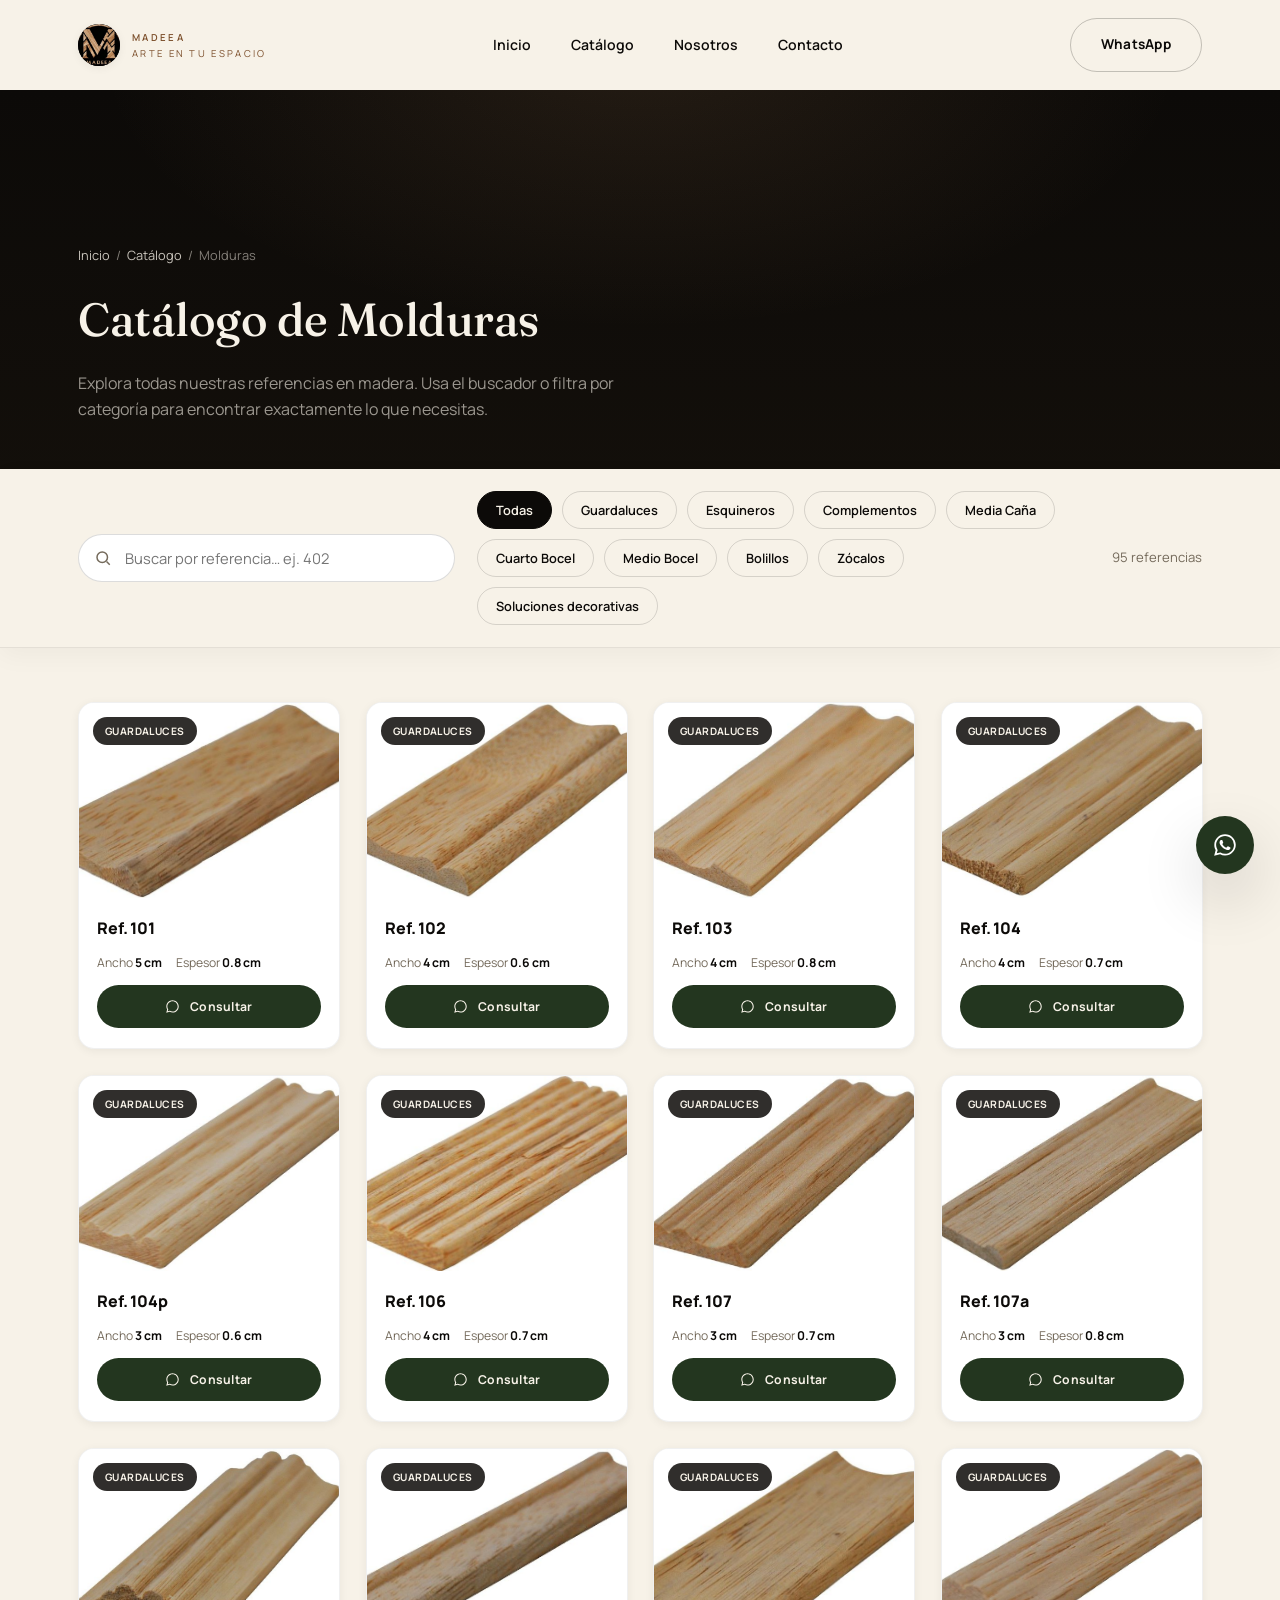
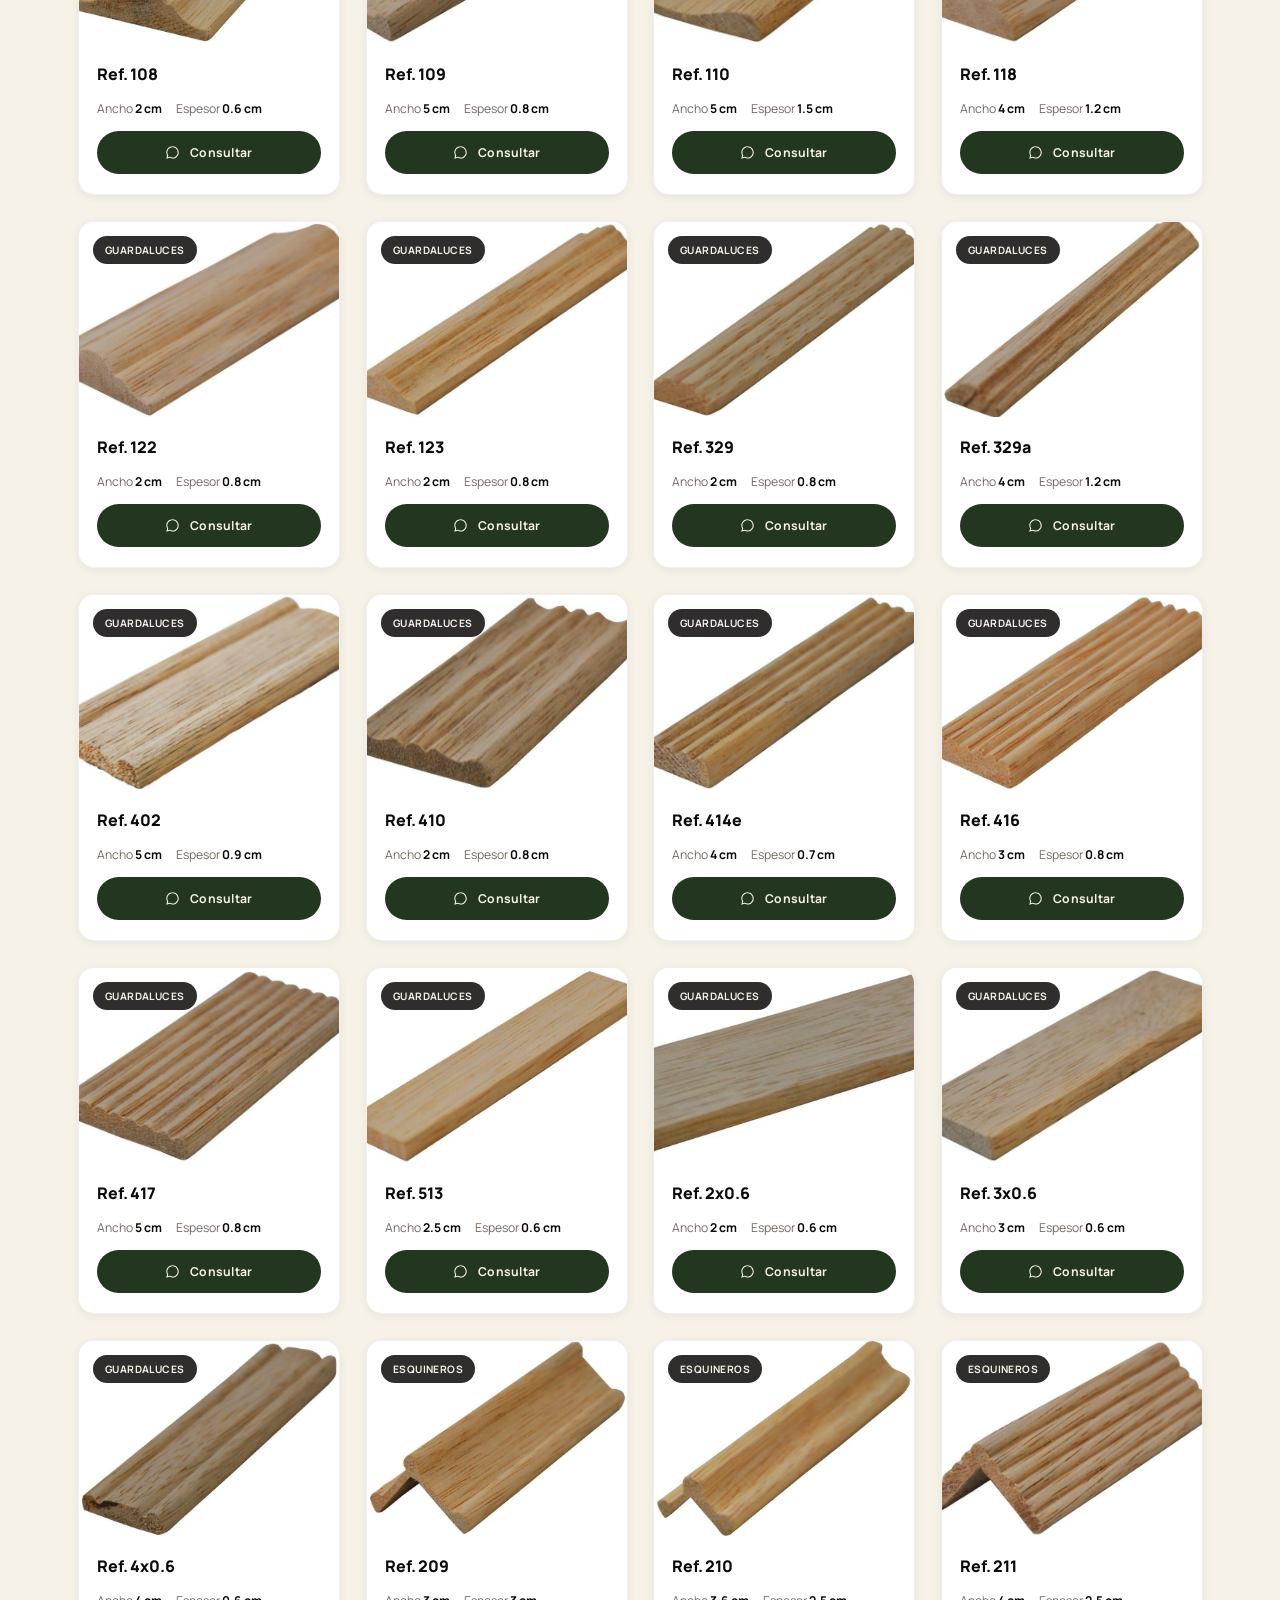
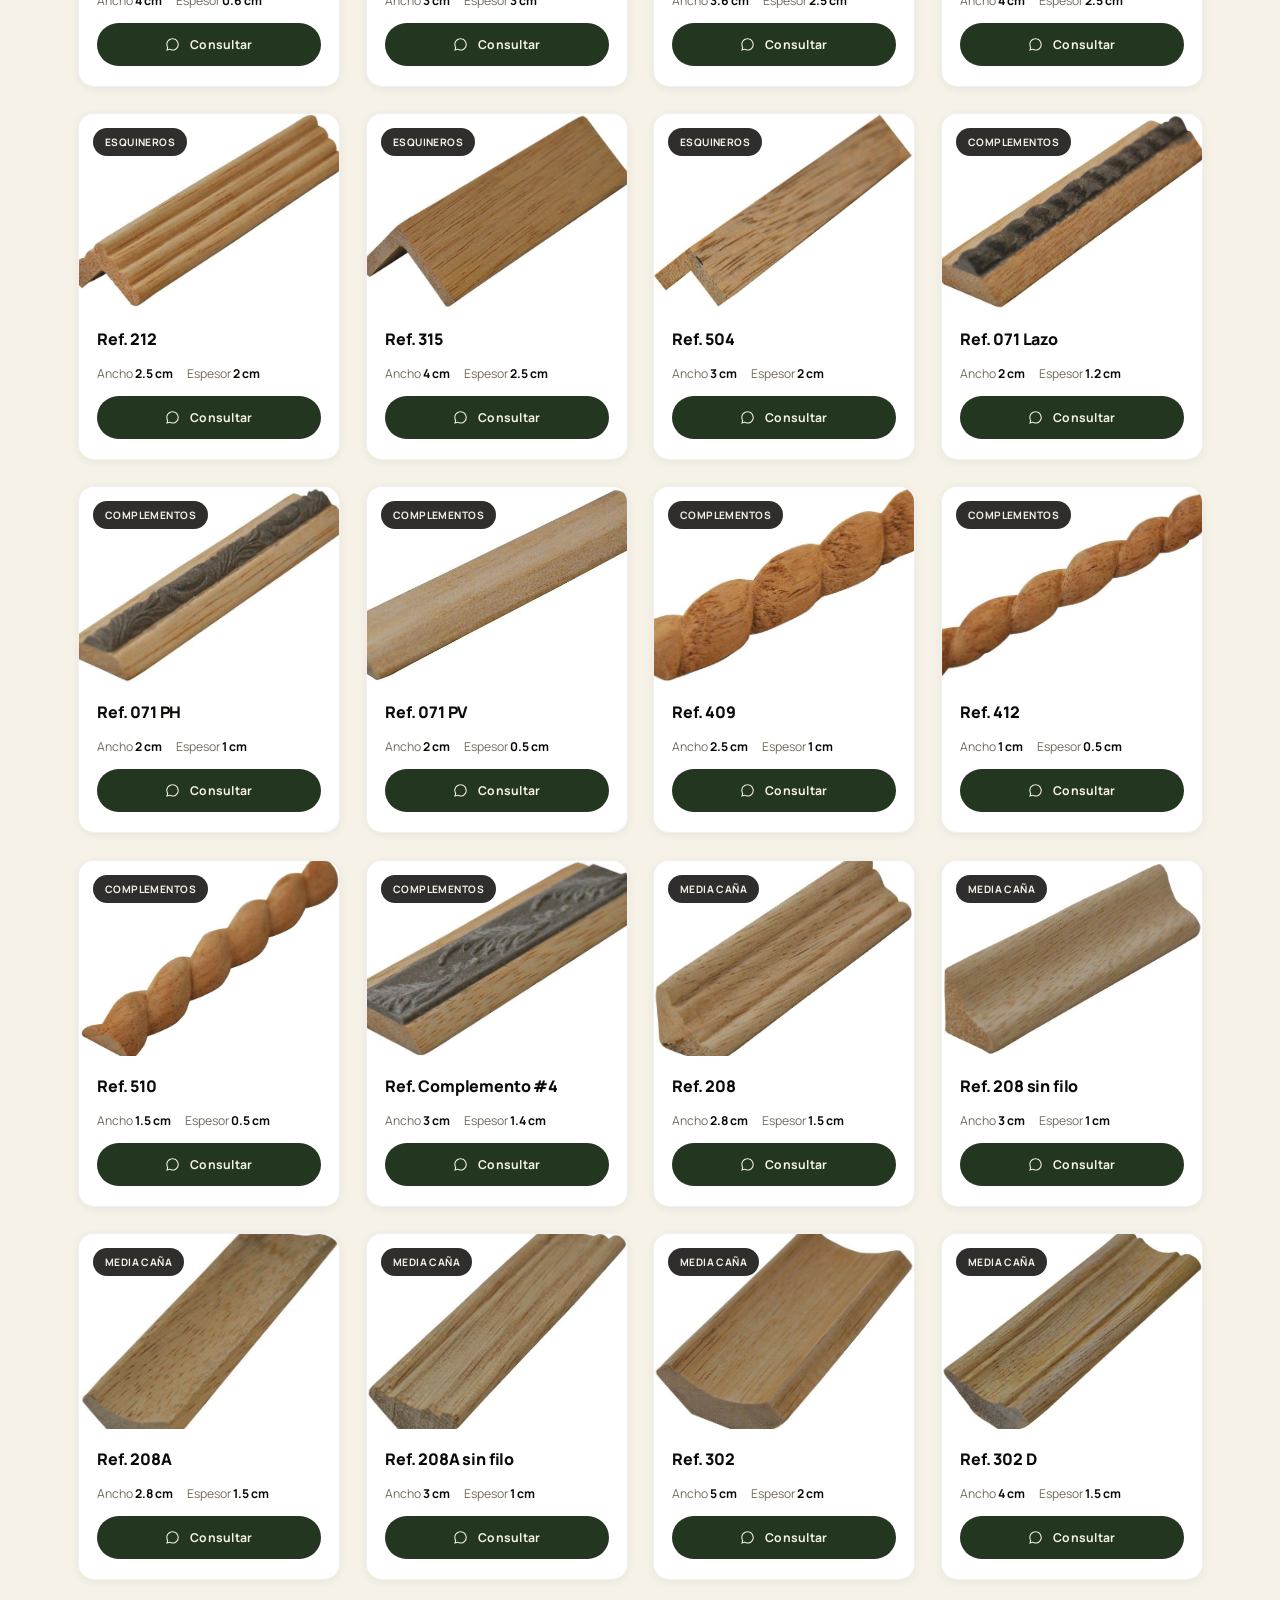
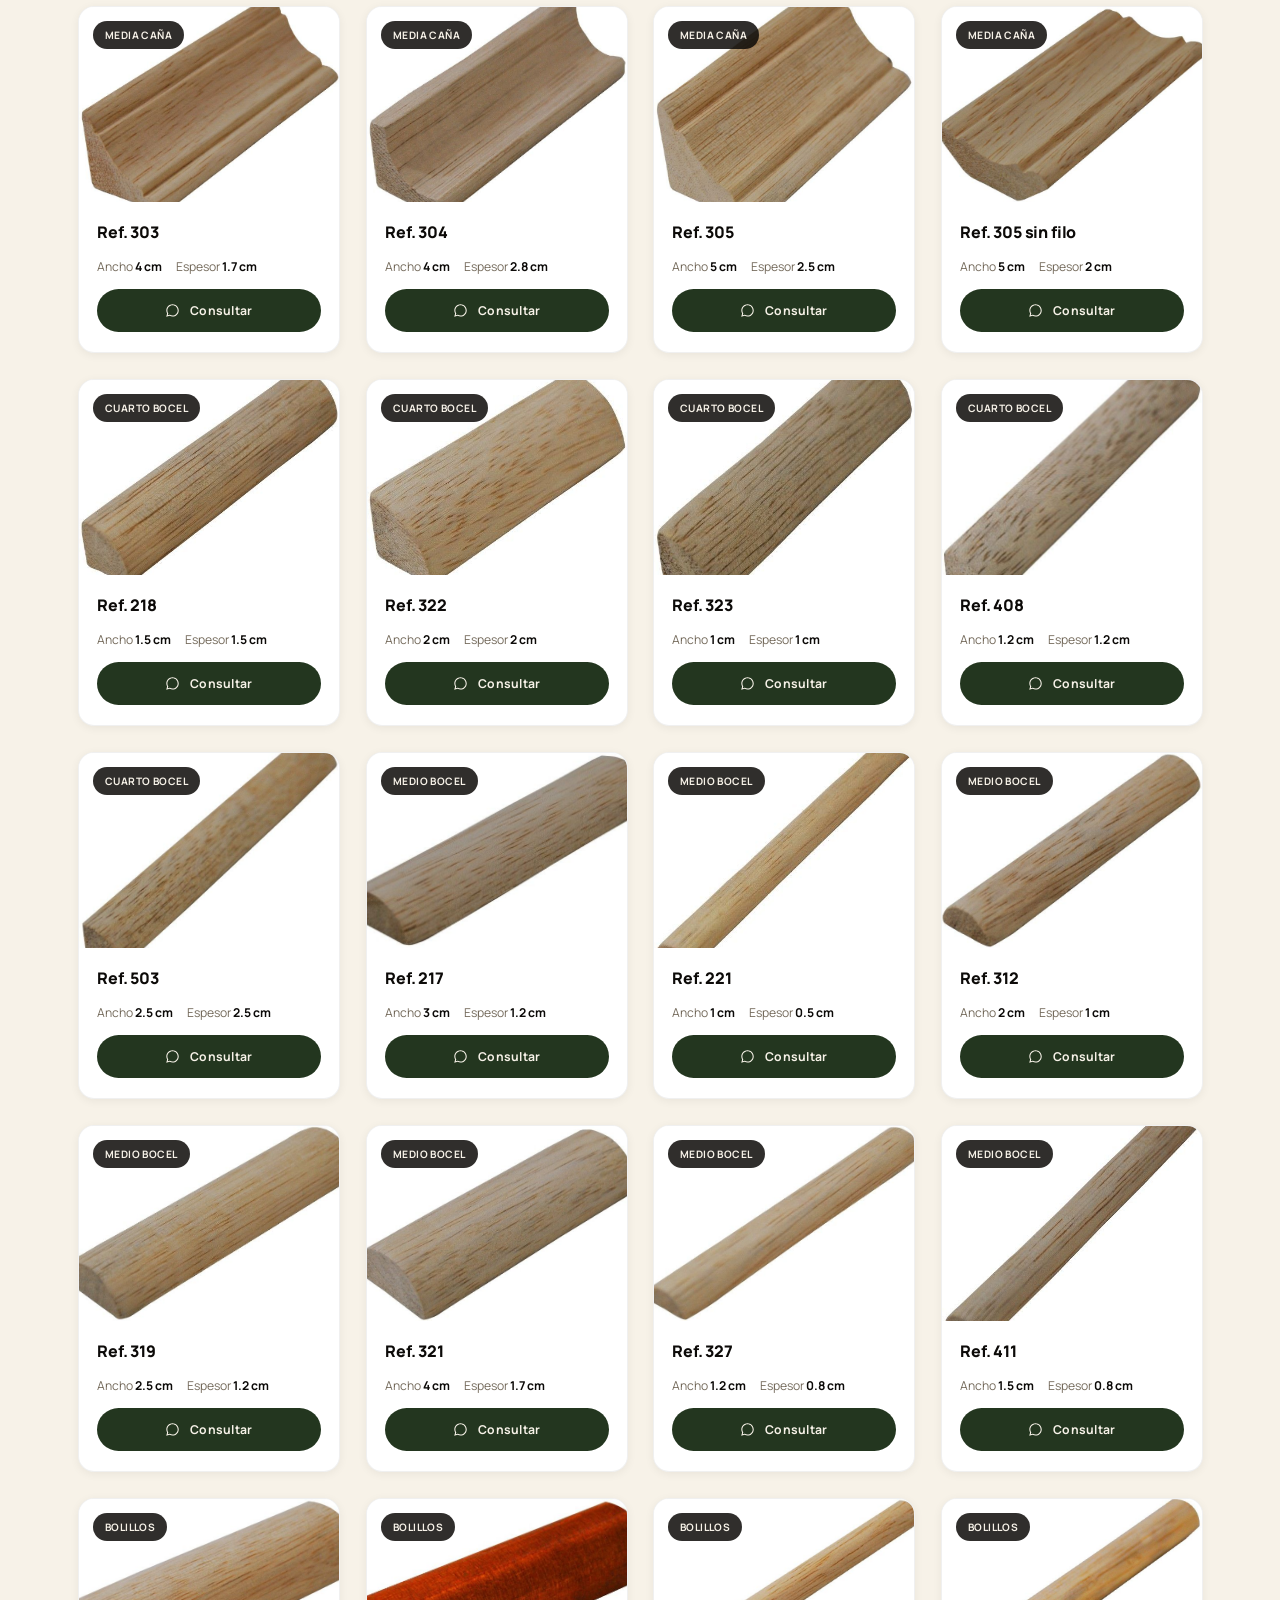
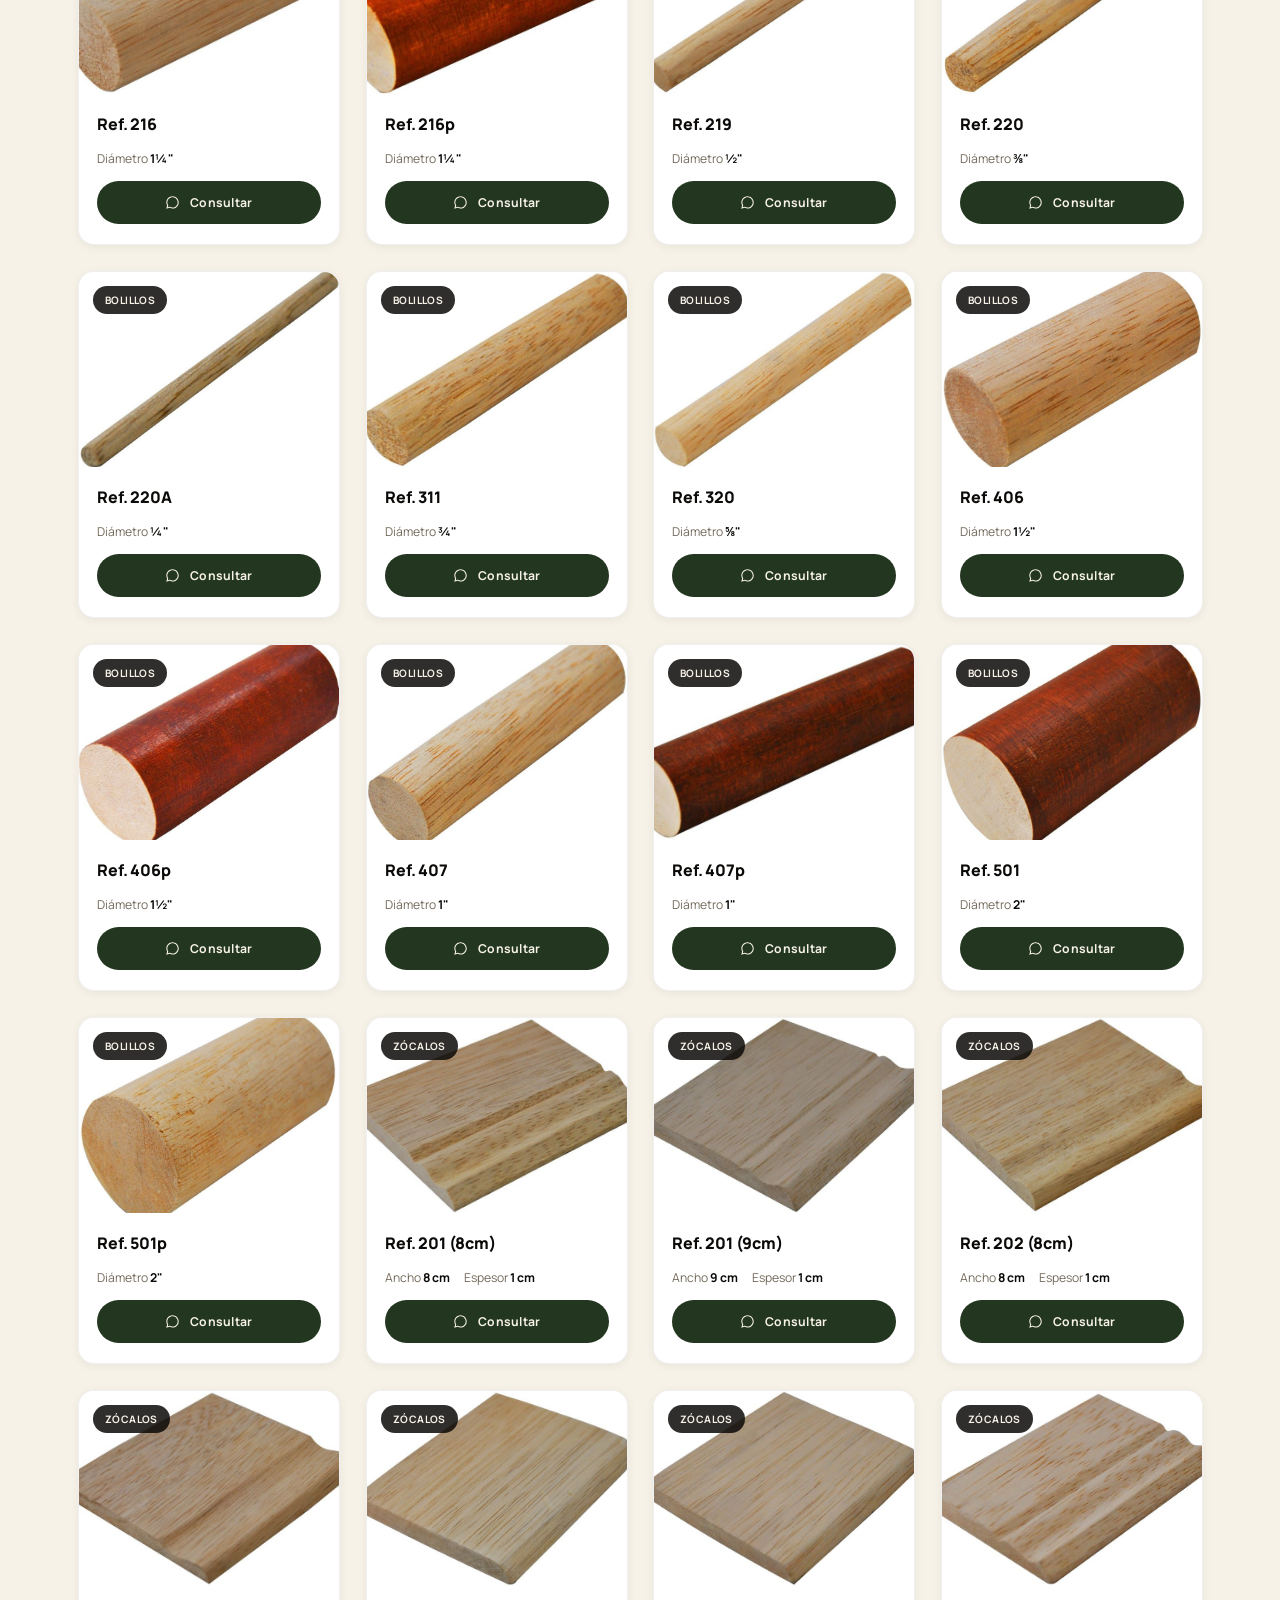
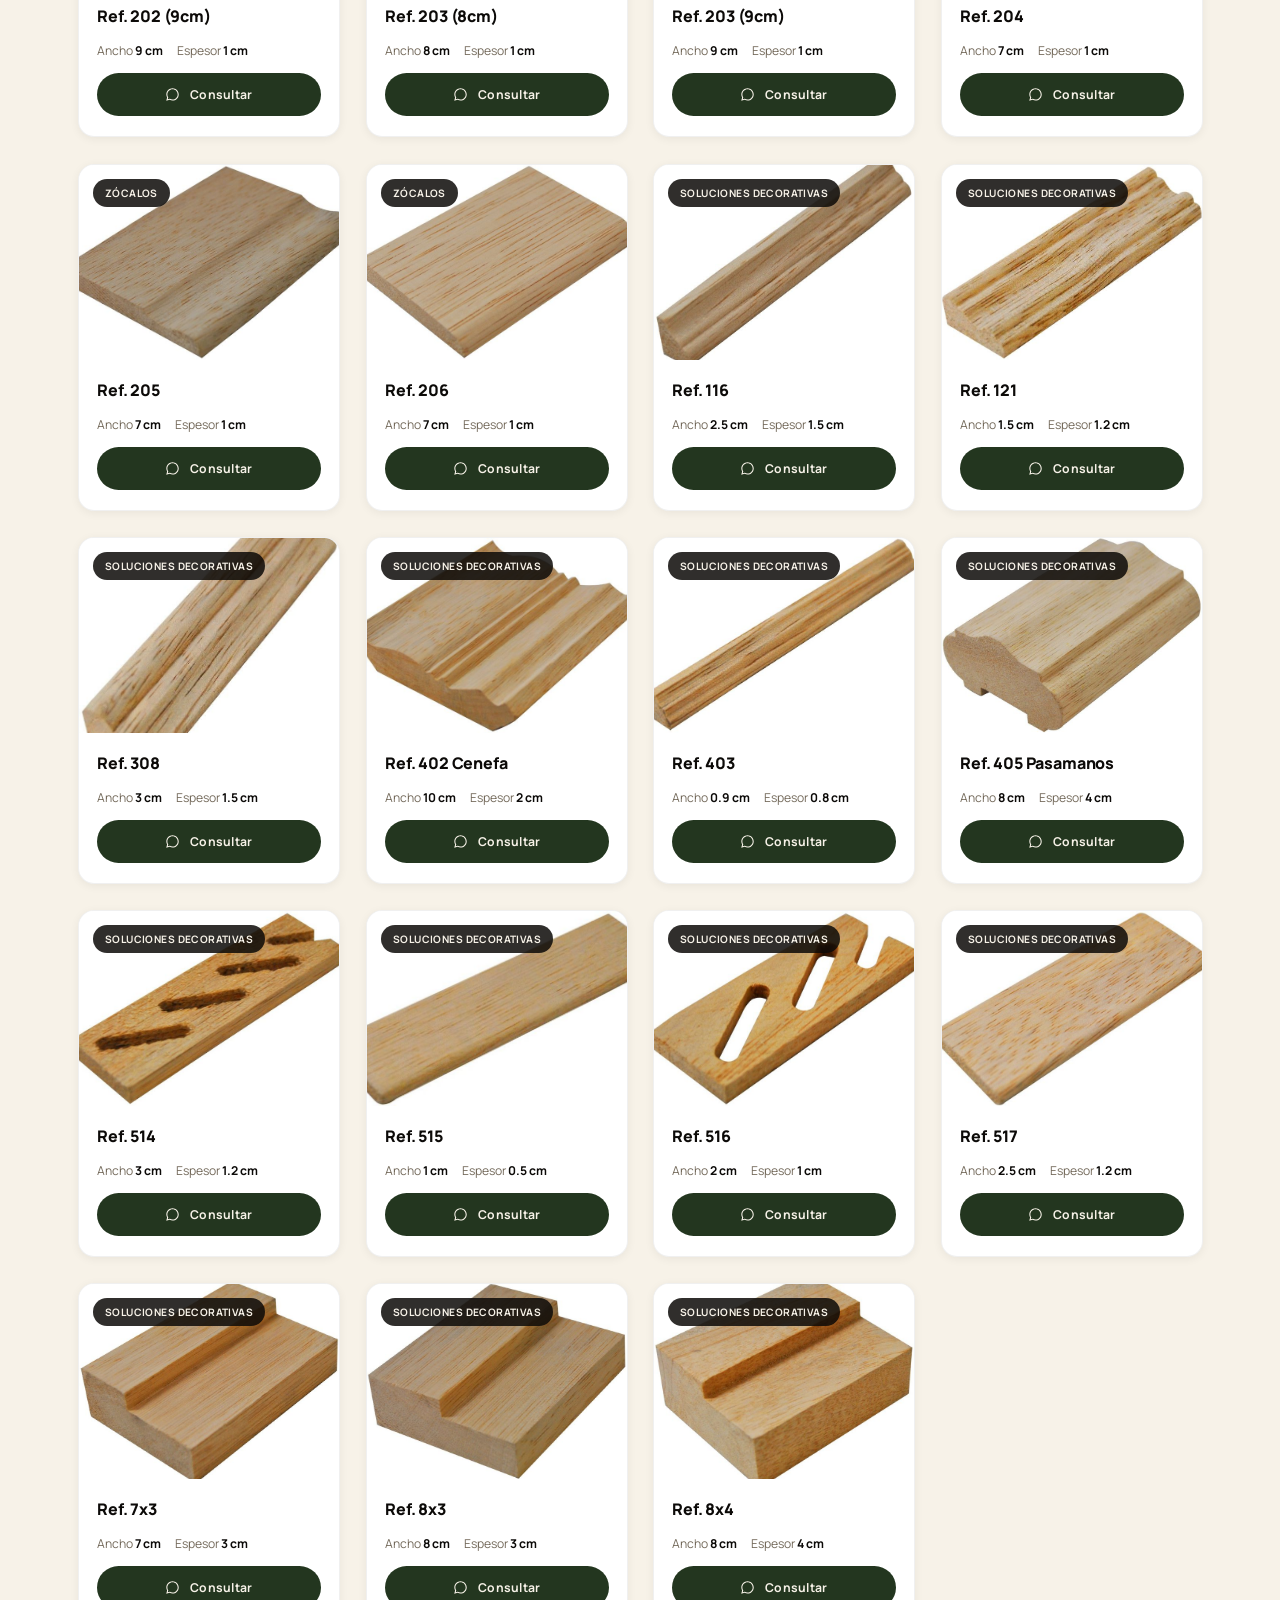
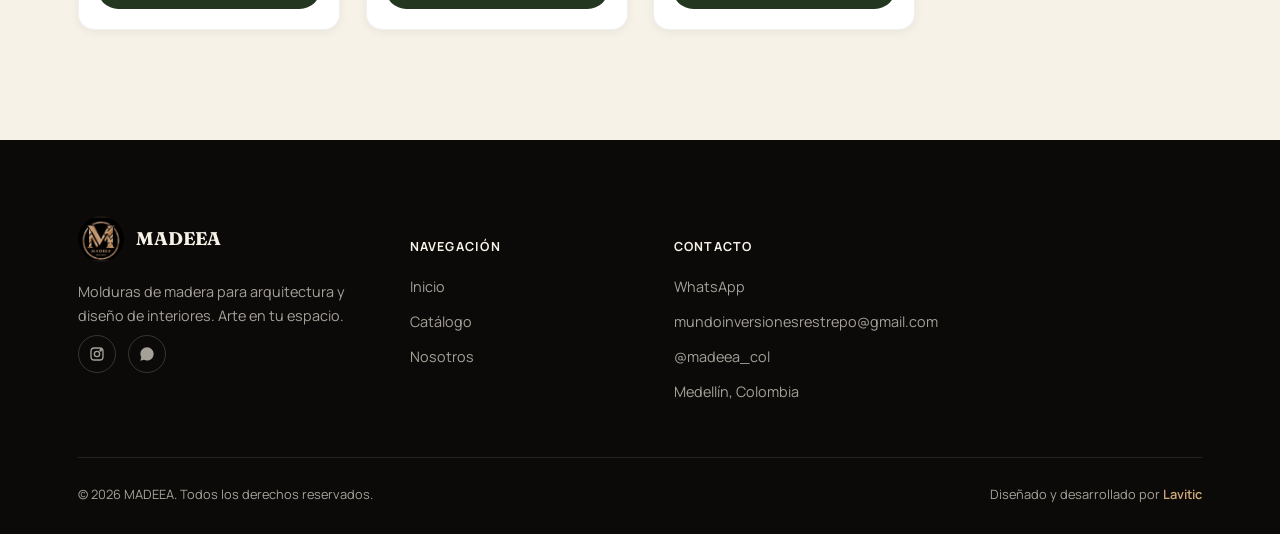
==== catalogoMolduras.html @ 99542c38 "Primer commit - Landing Madeea" ====
<!DOCTYPE html>
<html lang="es">
<head>
<meta charset="UTF-8">
<meta name="viewport" content="width=device-width, initial-scale=1.0">
<title>Catálogo de Molduras | MADEEA</title>
<meta name="description" content="Catálogo interactivo de molduras MADEEA: guardaluces, zócalos, esquineros, bolillos, media caña y más. Busca por referencia y consulta por WhatsApp.">
<link rel="icon" href="assets/logo-crop.jpg">
<link rel="stylesheet" href="css/styles.css">
<link rel="stylesheet" href="css/catalogo.css">
</head>
<body>

<header class="navbar">
  <div class="container">
    <a href="index.html" class="nav-brand">
      <span class="logo-chip"><img src="assets/logo-crop.jpg" alt="Logo MADEEA"></span>
      <span>
        <strong>MADEEA</strong>
        <span>Arte en tu espacio</span>
      </span>
    </a>
    <nav class="nav-links" aria-label="Navegación principal">
      <a href="index.html">Inicio</a>
      <a href="select.html">Catálogo</a>
      <a href="index.html#nosotros">Nosotros</a>
      <a href="index.html#contacto">Contacto</a>
    </nav>
    <div class="nav-actions">
      <a data-wa-generic href="#" class="btn btn-ghost">WhatsApp</a>
      <button class="hamburger" aria-label="Abrir menú" aria-expanded="false">
        <span></span><span></span><span></span>
      </button>
    </div>
  </div>
</header>

<div class="mobile-menu">
  <a href="index.html">Inicio</a>
  <a href="select.html">Catálogo</a>
  <a href="index.html#nosotros">Nosotros</a>
  <a href="index.html#contacto">Contacto</a>
  <a class="btn btn-primary" data-wa-generic href="#">Contactar por WhatsApp</a>
</div>

<section class="catalog-hero">
  <div class="container">
    <div class="crumbs"><a href="index.html">Inicio</a> &nbsp;/&nbsp; <a href="select.html">Catálogo</a> &nbsp;/&nbsp; Molduras</div>
    <h1>Catálogo de Molduras</h1>
    <p>Explora todas nuestras referencias en madera. Usa el buscador o filtra por categoría para encontrar exactamente lo que necesitas.</p>
  </div>
</section>

<div class="catalog-toolbar">
  <div class="container toolbar-inner">
    <div class="search-box">
      <svg viewBox="0 0 24 24" fill="none" stroke="currentColor" stroke-width="2"><circle cx="11" cy="11" r="7"/><path d="m21 21-4.3-4.3"/></svg>
      <input type="text" id="search-input" placeholder="Buscar por referencia… ej. 402" autocomplete="off">
    </div>
    <div class="filter-chips" id="filter-chips">
      <button class="filter-chip active" data-cat="todas">Todas</button>
    </div>
    <span class="results-count" id="results-count"></span>
  </div>
</div>

<section class="catalog-grid-wrap">
  <div class="container">
    <div class="catalog-grid" id="catalog-grid"></div>
  </div>
</section>

<footer class="footer" id="contacto">
  <div class="container">
    <div class="footer-grid">
      <div>
        <div class="footer-brand">
          <span class="logo-chip"><img src="assets/logo-crop.jpg" alt="MADEEA"></span>
          <strong>MADEEA</strong>
        </div>
        <p style="font-size:0.9rem; line-height:1.7; max-width:34ch;">Molduras de madera para arquitectura y diseño de interiores. Arte en tu espacio.</p>
        <div class="footer-social">
          <a href="https://instagram.com/madeea_col" target="_blank" rel="noopener" aria-label="Instagram"><svg viewBox="0 0 24 24" fill="none" stroke="currentColor" stroke-width="2"><rect x="3" y="3" width="18" height="18" rx="5"/><circle cx="12" cy="12" r="4"/><circle cx="17.5" cy="6.5" r="1"/></svg></a>
          <a data-wa-generic href="#" aria-label="WhatsApp"><svg viewBox="0 0 24 24" fill="currentColor"><path d="M12.04 2C6.58 2 2.13 6.45 2.13 11.91c0 1.75.46 3.39 1.26 4.81L2 22l5.42-1.42a9.9 9.9 0 0 0 4.62 1.18h.01c5.46 0 9.9-4.45 9.9-9.91C21.96 6.45 17.51 2 12.05 2Z"/></svg></a>
        </div>
      </div>
      <div class="footer-col">
        <h5>Navegación</h5>
        <ul>
          <li><a href="index.html">Inicio</a></li>
          <li><a href="select.html">Catálogo</a></li>
          <li><a href="index.html#nosotros">Nosotros</a></li>
        </ul>
      </div>
      <div class="footer-col">
        <h5>Contacto</h5>
        <ul>
          <li><a data-wa-generic href="#">WhatsApp</a></li>
          <li><a href="mailto:mundoinversionesrestrepo@gmail.com">mundoinversionesrestrepo@gmail.com</a></li>
          <li><a href="https://instagram.com/madeea_col" target="_blank" rel="noopener">@madeea_col</a></li>
          <li>Medellín, Colombia</li>
        </ul>
      </div>
    </div>
    <div class="footer-bottom">
      <span>© 2026 MADEEA. Todos los derechos reservados.</span>
      <span>Diseñado y desarrollado por <a href="#">Lavitic</a></span>
    </div>
  </div>
</footer>

<a class="wa-float" data-wa-generic href="#" aria-label="Escríbenos por WhatsApp">
  <svg viewBox="0 0 24 24" fill="currentColor" aria-hidden="true"><path d="M12.04 2C6.58 2 2.13 6.45 2.13 11.91c0 1.75.46 3.39 1.26 4.81L2 22l5.42-1.42a9.9 9.9 0 0 0 4.62 1.18h.01c5.46 0 9.9-4.45 9.9-9.91C21.96 6.45 17.51 2 12.05 2Zm0 18.13h-.01a8.2 8.2 0 0 1-4.18-1.14l-.3-.18-3.12.82.83-3.04-.2-.31a8.2 8.2 0 0 1-1.26-4.37c0-4.53 3.7-8.22 8.24-8.22 2.2 0 4.27.86 5.83 2.42a8.17 8.17 0 0 1 2.41 5.82c0 4.53-3.7 8.2-8.24 8.2Zm4.52-6.16c-.25-.12-1.47-.72-1.7-.81-.23-.08-.4-.12-.56.13-.17.25-.65.81-.79.97-.15.17-.29.19-.54.06-.25-.12-1.04-.38-1.98-1.22-.73-.65-1.23-1.46-1.37-1.71-.15-.25-.02-.38.11-.51.11-.11.25-.29.37-.44.12-.15.16-.25.24-.42.08-.17.04-.31-.02-.44-.06-.12-.56-1.35-.77-1.85-.2-.48-.4-.42-.56-.43h-.48c-.17 0-.44.06-.67.31-.23.25-.87.85-.87 2.08 0 1.22.89 2.4 1.01 2.57.12.17 1.75 2.67 4.24 3.74.59.26 1.05.41 1.41.52.59.19 1.13.16 1.56.1.48-.07 1.47-.6 1.68-1.18.21-.58.21-1.07.15-1.18-.06-.1-.23-.17-.48-.29Z"/></svg>
</a>

<script src="js/productos.js"></script>
<script src="js/main.js"></script>
<script src="js/catalogo.js"></script>
</body>
</html>
---- css/styles.css ----
/* ==========================================================================
   MADEEA — Arte en tu espacio
   Hoja de estilos principal
   ========================================================================== */

@import url('https://fonts.googleapis.com/css2?family=Fraunces:ital,opsz,wght@0,9..144,300;0,9..144,400;0,9..144,500;0,9..144,600;1,9..144,400;1,9..144,500&family=Manrope:wght@400;500;600;700;800&display=swap');

:root{
  /* Paleta extraída del logo MADEEA */
  --ink:        #0c0a08;   /* negro cálido, fondo principal oscuro */
  --charcoal:   #1a1612;   /* segundo plano oscuro / cards sobre negro */
  --charcoal-2: #241f18;
  --wood-deep:  #7c4f2b;   /* nogal */
  --wood:       #b9895a;   /* roble medio, acento primario */
  --wood-soft:  #d3ab7c;   /* roble claro */
  --wood-pale:  #e7cda6;   /* veta clara */
  --gold:       #cda86a;   /* dorado del texto "arte en tu espacio" */
  --cream:      #f7f2e8;   /* blanco roto, fondo principal claro */
  --beige:      #efe6d5;   /* segundo plano claro */
  --beige-2:    #e5d9c2;
  --stone:      #b6ab97;   /* texto atenuado / bordes */
  --stone-dark: #746a5b;
  --white:      #ffffff;

  --font-display: 'Fraunces', 'Georgia', serif;
  --font-body: 'Manrope', -apple-system, BlinkMacSystemFont, 'Segoe UI', sans-serif;

  --radius-sm: 8px;
  --radius-md: 16px;
  --radius-lg: 28px;

  --shadow-sm: 0 2px 10px rgba(12,10,8,0.06);
  --shadow-md: 0 12px 32px rgba(12,10,8,0.10);
  --shadow-lg: 0 24px 60px rgba(12,10,8,0.16);

  --ease: cubic-bezier(.22,.61,.36,1);
  --container: 1180px;
}

*, *::before, *::after{ box-sizing: border-box; }
html{ scroll-behavior: smooth; }
body{
  margin:0;
  background: var(--cream);
  color: var(--ink);
  font-family: var(--font-body);
  font-size: 16px;
  line-height: 1.6;
  -webkit-font-smoothing: antialiased;
  overflow-x: hidden;
}
img{ max-width:100%; display:block; }
a{ color:inherit; text-decoration:none; }
ul{ list-style:none; margin:0; padding:0; }
button{ font-family:inherit; cursor:pointer; }
h1,h2,h3,h4{ font-family: var(--font-display); margin:0; font-weight:500; letter-spacing:-0.01em; }
p{ margin:0; }

@media (prefers-reduced-motion: reduce){
  html{ scroll-behavior:auto; }
  *{ animation-duration:0.001ms !important; transition-duration:0.001ms !important; }
}

:focus-visible{
  outline: 2px solid var(--wood);
  outline-offset: 3px;
  border-radius: 4px;
}

.container{
  width:100%;
  max-width: var(--container);
  margin: 0 auto;
  padding: 0 28px;
}

.eyebrow{
  display:inline-flex;
  align-items:center;
  gap:10px;
  font-size: 0.72rem;
  letter-spacing: 0.22em;
  text-transform: uppercase;
  color: var(--wood-deep);
  font-weight: 700;
}
.eyebrow::before{
  content:'';
  width: 22px; height: 1px;
  background: var(--wood-deep);
}

/* ============ Divisor "perfil de moldura" — elemento firma ============ */
.profile-divider{
  width: 100%;
  height: 22px;
  display:block;
  margin: 0 auto;
}
.profile-divider path{
  fill:none;
  stroke: var(--wood);
  stroke-width: 1.6;
  opacity:.55;
}

/* ============================= NAVBAR ============================= */
.navbar{
  position: sticky;
  top:0;
  z-index: 100;
  width:100%;
  padding: 18px 0;
  background: transparent;
  transition: background .4s var(--ease), padding .35s var(--ease), box-shadow .4s var(--ease);
}
.navbar .container{
  display:flex;
  align-items:center;
  justify-content: space-between;
}
.navbar.scrolled{
  background: rgba(12,10,8,0.92);
  backdrop-filter: blur(10px);
  padding: 10px 0;
  box-shadow: var(--shadow-md);
}
.nav-brand{
  display:flex;
  align-items:center;
  gap: 12px;
  font-family: var(--font-display);
  font-size: 1.15rem;
  color: var(--ink);
  letter-spacing: 0.02em;
}
.navbar.scrolled .nav-brand{ color: var(--cream); }
.nav-brand .logo-chip{
  width: 42px; height:42px;
  border-radius:50%;
  background: var(--ink);
  overflow:hidden;
  display:flex; align-items:center; justify-content:center;
  flex-shrink:0;
  box-shadow: var(--shadow-sm);
}
.nav-brand .logo-chip img{
  width: 145%; max-width:none;
  transform: translateY(2%);
}
.nav-brand strong{ font-weight:600; }
.nav-brand span{
  display:block;
  font-family: var(--font-body);
  font-size: 0.6rem;
  letter-spacing: 0.24em;
  text-transform: uppercase;
  color: var(--wood-deep);
  margin-top: 1px;
}
.navbar.scrolled .nav-brand span{ color: var(--wood-soft); }

.nav-links{
  display:flex;
  align-items:center;
  gap: 40px;
}
.nav-links a{
  font-size: 0.88rem;
  font-weight:600;
  color: var(--ink);
  position:relative;
  padding: 4px 0;
}
.navbar.scrolled .nav-links a{ color: var(--cream); }
.nav-links a::after{
  content:'';
  position:absolute; left:0; bottom:-2px;
  width:0; height:1.5px;
  background: currentColor;
  transition: width .3s var(--ease);
}
.nav-links a:hover::after, .nav-links a:focus-visible::after{ width:100%; }

.nav-actions{ display:flex; align-items:center; gap:16px; }

.hamburger{
  display:none;
  width: 42px; height:42px;
  border-radius:50%;
  border:1px solid rgba(12,10,8,0.15);
  background:transparent;
  position:relative;
  flex-shrink:0;
}
.navbar.scrolled .hamburger{ border-color: rgba(247,242,232,0.25); }
.hamburger span{
  position:absolute; left:50%; top:50%;
  width:18px; height:1.6px;
  background: var(--ink);
  transform: translate(-50%, -50%);
  transition: transform .3s var(--ease), opacity .3s var(--ease), background .3s;
}
.navbar.scrolled .hamburger span{ background: var(--cream); }
.hamburger span:nth-child(1){ margin-top:-6px; }
.hamburger span:nth-child(3){ margin-top:6px; }
.hamburger.open span:nth-child(1){ margin-top:0; transform: translate(-50%,-50%) rotate(45deg); }
.hamburger.open span:nth-child(2){ opacity:0; }
.hamburger.open span:nth-child(3){ margin-top:0; transform: translate(-50%,-50%) rotate(-45deg); }

.mobile-menu{
  position: fixed;
  inset: 0;
  background: var(--ink);
  z-index: 99;
  display:flex;
  flex-direction:column;
  align-items:center;
  justify-content:center;
  gap: 34px;
  transform: translateY(-100%);
  transition: transform .5s var(--ease);
}
.mobile-menu.open{ transform: translateY(0); }
.mobile-menu a{
  font-family: var(--font-display);
  font-size: 2rem;
  color: var(--cream);
}
.mobile-menu .btn{ margin-top: 10px; }

/* ============================= BUTTONS ============================= */
.btn{
  display:inline-flex;
  align-items:center;
  justify-content:center;
  gap: 10px;
  padding: 15px 30px;
  border-radius: 999px;
  font-size: 0.85rem;
  font-weight: 700;
  letter-spacing: 0.02em;
  border: 1px solid transparent;
  transition: transform .3s var(--ease), box-shadow .3s var(--ease), background .3s var(--ease), color .3s var(--ease), border-color .3s var(--ease);
  white-space: nowrap;
}
.btn-primary{
  background: var(--ink);
  color: var(--cream);
}
.btn-primary:hover{
  background: var(--wood-deep);
  transform: translateY(-2px);
  box-shadow: var(--shadow-md);
}
.btn-ghost{
  background: transparent;
  color: var(--ink);
  border-color: rgba(12,10,8,0.22);
}
.btn-ghost:hover{
  border-color: var(--ink);
  transform: translateY(-2px);
}
.navbar.scrolled .btn-ghost{ color:var(--cream); border-color: rgba(247,242,232,0.3); }
.navbar.scrolled .btn-ghost:hover{ border-color: var(--cream); }

.btn-whatsapp{
  background: #23361f;
  color: var(--cream);
}
.btn-whatsapp:hover{
  background: #16240f;
  transform: translateY(-2px);
  box-shadow: var(--shadow-md);
}
.btn-whatsapp svg{ width:18px; height:18px; flex-shrink:0; }

.btn-lg{ padding: 18px 38px; font-size: 0.92rem; }
.btn-outline-light{
  background: transparent;
  border-color: rgba(247,242,232,0.35);
  color: var(--cream);
}
.btn-outline-light:hover{
  border-color: var(--cream);
  transform: translateY(-2px);
}

/* ============================= HERO ============================= */
.hero{
  position:relative;
  padding: 150px 0 110px;
  background:
    radial-gradient(1100px 620px at 82% -10%, rgba(185,137,90,0.16), transparent 60%),
    linear-gradient(180deg, #100d09 0%, var(--ink) 46%, #14100b 100%);
  color: var(--cream);
  overflow:hidden;
}
.hero::before{
  content:'';
  position:absolute; inset:0;
  background-image: repeating-linear-gradient(115deg, rgba(255,255,255,0.025) 0 2px, transparent 2px 90px);
  pointer-events:none;
}
.hero-grid{
  display:grid;
  grid-template-columns: 1.05fr 0.95fr;
  gap: 60px;
  align-items:center;
  position:relative;
  z-index:2;
}
.hero-logo{
  width: 74px; height:74px;
  border-radius:50%;
  overflow:hidden;
  margin-bottom: 30px;
  box-shadow: 0 0 0 1px rgba(255,255,255,0.08), var(--shadow-lg);
}
.hero-logo img{ width:150%; transform: translateY(2%); }
.hero h1{
  font-size: clamp(2.6rem, 5.2vw, 4.4rem);
  line-height: 1.04;
  font-weight: 500;
  color: var(--cream);
  max-width: 12ch;
}
.hero h1 em{
  font-style: italic;
  font-weight: 400;
  color: var(--wood-soft);
}
.hero p.lead{
  margin-top: 26px;
  font-size: 1.08rem;
  color: rgba(247,242,232,0.72);
  max-width: 46ch;
  line-height:1.7;
}
.hero-actions{
  margin-top: 40px;
  display:flex;
  flex-wrap:wrap;
  gap: 16px;
}
.hero-meta{
  margin-top: 56px;
  display:flex;
  gap: 42px;
}
.hero-meta div strong{
  display:block;
  font-family: var(--font-display);
  font-size: 1.7rem;
  color: var(--wood-soft);
}
.hero-meta div span{
  font-size: 0.72rem;
  letter-spacing: 0.14em;
  text-transform: uppercase;
  color: rgba(247,242,232,0.5);
}

/* Composición visual del hero: piezas reales de moldura en exhibición */
.hero-showcase{
  position:relative;
  height: 480px;
}
.showcase-card{
  position:absolute;
  background: var(--charcoal-2);
  border: 1px solid rgba(255,255,255,0.07);
  border-radius: var(--radius-md);
  padding: 18px;
  box-shadow: var(--shadow-lg);
}
.showcase-card img{
  border-radius: calc(var(--radius-md) - 8px);
  width:100%;
}
.showcase-card.c1{ width: 60%; top: 0; right: 0; transform: rotate(2.5deg); z-index:3; }
.showcase-card.c2{ width: 46%; bottom: 40px; left: 0; transform: rotate(-4deg); z-index:2; }
.showcase-card.c3{ width: 40%; bottom: -10px; right: 10%; transform: rotate(5deg); z-index:1; }
.showcase-tag{
  position:absolute;
  top: 42%; left: -10px;
  background: var(--wood);
  color: var(--ink);
  font-size: 0.68rem;
  font-weight:800;
  letter-spacing:0.08em;
  text-transform:uppercase;
  padding: 9px 16px;
  border-radius: 999px;
  box-shadow: var(--shadow-md);
  z-index:4;
}

/* ============================= SECTIONS ============================= */
.section{ padding: 118px 0; }
.section-tight{ padding: 88px 0; }
.section-dark{ background: var(--ink); color: var(--cream); }
.section-beige{ background: var(--beige); }

.section-head{
  max-width: 640px;
  margin-bottom: 58px;
}
.section-head h2{
  margin-top: 16px;
  font-size: clamp(1.9rem, 3.4vw, 2.7rem);
  line-height: 1.15;
}
.section-head p{
  margin-top: 18px;
  color: var(--stone-dark);
  font-size: 1.02rem;
  line-height: 1.7;
}
.section-dark .section-head p{ color: rgba(247,242,232,0.65); }
.section-head.center{ margin-left:auto; margin-right:auto; text-align:center; }

/* ============ Sobre nosotros ============ */
.about{
  display:grid;
  grid-template-columns: 0.9fr 1.1fr;
  gap: 72px;
  align-items:center;
}
.about-visual{
  position:relative;
}
.about-visual .frame{
  border-radius: var(--radius-lg);
  overflow:hidden;
  box-shadow: var(--shadow-lg);
}
.about-visual .frame img{ width:100%; aspect-ratio: 4/5; object-fit:cover; }
.about-visual .badge{
  position:absolute;
  left: -24px; bottom: -24px;
  background: var(--ink);
  color: var(--cream);
  border-radius: var(--radius-md);
  padding: 22px 26px;
  box-shadow: var(--shadow-lg);
  max-width: 220px;
}
.about-visual .badge strong{
  display:block;
  font-family: var(--font-display);
  font-size: 1.9rem;
  color: var(--wood-soft);
}
.about-visual .badge span{
  font-size: 0.78rem;
  color: rgba(247,242,232,0.7);
  line-height:1.5;
}
.about-body p{
  color: var(--stone-dark);
  font-size: 1.03rem;
  line-height: 1.8;
  margin-bottom: 18px;
}
.about-list{
  margin-top: 30px;
  display:grid;
  gap: 14px;
}
.about-list li{
  display:flex;
  align-items:flex-start;
  gap: 12px;
  font-size: 0.95rem;
  color: var(--ink);
}
.about-list li svg{ flex-shrink:0; margin-top:3px; width:18px; height:18px; color: var(--wood-deep); }

/* ============ Beneficios ============ */
.benefits-grid{
  display:grid;
  grid-template-columns: repeat(5, 1fr);
  gap: 20px;
}
.benefit-card{
  background: var(--cream);
  border: 1px solid rgba(12,10,8,0.07);
  border-radius: var(--radius-md);
  padding: 30px 24px;
  transition: transform .35s var(--ease), box-shadow .35s var(--ease), border-color .35s;
}
.benefit-card:hover{
  transform: translateY(-6px);
  box-shadow: var(--shadow-md);
  border-color: transparent;
}
.benefit-icon{
  width: 48px; height:48px;
  border-radius: 12px;
  background: var(--ink);
  color: var(--wood-soft);
  display:flex; align-items:center; justify-content:center;
  margin-bottom: 20px;
}
.benefit-icon svg{ width:22px; height:22px; }
.benefit-card h3{ font-size: 1.05rem; margin-bottom:8px; }
.benefit-card p{ font-size: 0.88rem; color: var(--stone-dark); line-height:1.6; }

/* ============ Vista previa catálogo ============ */
.preview-grid{
  display:grid;
  grid-template-columns: repeat(4, 1fr);
  gap: 24px;
}
.product-card{
  background: var(--white);
  border-radius: var(--radius-md);
  overflow:hidden;
  border: 1px solid rgba(12,10,8,0.06);
  box-shadow: var(--shadow-sm);
  transition: transform .4s var(--ease), box-shadow .4s var(--ease);
  display:flex;
  flex-direction:column;
}
.product-card:hover{
  transform: translateY(-8px);
  box-shadow: var(--shadow-lg);
}
.product-photo{
  aspect-ratio: 4/3;
  background: var(--beige);
  overflow:hidden;
  position:relative;
}
.product-photo img{
  width:100%; height:100%; object-fit:cover;
  transition: transform .6s var(--ease);
}
.product-card:hover .product-photo img{ transform: scale(1.08); }
.product-ref{
  position:absolute; top:14px; left:14px;
  background: rgba(12,10,8,0.85);
  color: var(--cream);
  font-size: 0.68rem;
  font-weight:700;
  letter-spacing:0.06em;
  padding: 6px 12px;
  border-radius: 999px;
}
.product-info{
  padding: 20px 20px 24px;
  display:flex;
  flex-direction:column;
  gap: 12px;
  flex:1;
}
.product-info h4{
  font-size: 1.02rem;
  font-family: var(--font-body);
  font-weight:700;
}
.product-dims{
  display:flex;
  gap: 16px;
  font-size: 0.78rem;
  color: var(--stone-dark);
}
.product-dims span strong{ color: var(--ink); font-weight:700; }
.product-info .btn{
  margin-top: auto;
  width:100%;
  padding: 12px 20px;
  font-size: 0.78rem;
}

.preview-footer{
  margin-top: 48px;
  display:flex;
  justify-content:center;
}

/* ============ CTA ============ */
.cta{
  position:relative;
  border-radius: var(--radius-lg);
  overflow:hidden;
  padding: 80px 60px;
  text-align:center;
  background:
    radial-gradient(700px 320px at 50% -20%, rgba(185,137,90,0.25), transparent 65%),
    linear-gradient(180deg,#14100b,var(--ink));
  color: var(--cream);
}
.cta h2{
  font-size: clamp(1.8rem, 3.6vw, 2.6rem);
  max-width: 18ch;
  margin: 0 auto;
}
.cta p{
  margin-top: 16px;
  color: rgba(247,242,232,0.65);
  max-width: 46ch;
  margin-left:auto; margin-right:auto;
}
.cta .btn{ margin-top: 34px; }

/* ============================= FOOTER ============================= */
.footer{
  background: var(--ink);
  color: rgba(247,242,232,0.65);
  padding: 76px 0 30px;
}
.footer-grid{
  display:grid;
  grid-template-columns: 1.3fr 1fr 1fr 1fr;
  gap: 40px;
  padding-bottom: 54px;
  border-bottom: 1px solid rgba(247,242,232,0.1);
}
.footer-brand{ display:flex; align-items:center; gap:12px; margin-bottom: 18px; }
.footer-brand .logo-chip{
  width: 46px; height:46px; border-radius:50%;
  background: var(--charcoal); overflow:hidden;
  display:flex; align-items:center; justify-content:center;
}
.footer-brand .logo-chip img{ width:145%; }
.footer-brand strong{ font-family: var(--font-display); color: var(--cream); font-size: 1.15rem; }
.footer-col h5{
  color: var(--cream);
  font-size: 0.78rem;
  letter-spacing: 0.1em;
  text-transform: uppercase;
  margin-bottom: 18px;
}
.footer-col ul{ display:grid; gap: 12px; }
.footer-col a, .footer-col li{ font-size: 0.9rem; }
.footer-col a:hover{ color: var(--wood-soft); }
.footer-social{ display:flex; gap:12px; margin-top: 6px; }
.footer-social a{
  width: 38px; height:38px;
  border-radius:50%;
  border: 1px solid rgba(247,242,232,0.18);
  display:flex; align-items:center; justify-content:center;
  transition: border-color .3s, background .3s;
}
.footer-social a:hover{ border-color: var(--wood-soft); background: rgba(185,137,90,0.12); }
.footer-social svg{ width:16px; height:16px; }
.footer-bottom{
  padding-top: 26px;
  display:flex;
  justify-content:space-between;
  align-items:center;
  font-size: 0.8rem;
  flex-wrap:wrap;
  gap:12px;
}
.footer-bottom a{ font-weight:600; color: var(--wood-soft); }

/* ============================= WHATSAPP FLOAT ============================= */
.wa-float{
  position: fixed;
  bottom: 26px; right: 26px;
  width: 58px; height:58px;
  border-radius:50%;
  background:#23361f;
  color:#fff;
  display:flex; align-items:center; justify-content:center;
  box-shadow: var(--shadow-lg);
  z-index: 80;
  transition: transform .3s var(--ease);
}
.wa-float:hover{ transform: scale(1.08); }
.wa-float svg{ width:26px; height:26px; }

/* ============================= REVEAL ANIMATION ============================= */
.reveal{
  opacity:0;
  transform: translateY(28px);
  transition: opacity .8s var(--ease), transform .8s var(--ease);
}
.reveal.is-visible{ opacity:1; transform:none; }
.reveal-stagger.is-visible > *{ transition-delay: calc(var(--i, 0) * 90ms); }

/* ============================= RESPONSIVE ============================= */
@media (max-width: 1080px){
  .benefits-grid{ grid-template-columns: repeat(3,1fr); }
  .preview-grid{ grid-template-columns: repeat(2,1fr); }
  .footer-grid{ grid-template-columns: 1fr 1fr; }
}
@media (max-width: 900px){
  .nav-links{ display:none; }
  .hamburger{ display:block; }
  .hero-grid{ grid-template-columns: 1fr; }
  .hero-showcase{ height: 380px; margin-top: 20px; }
  .about{ grid-template-columns: 1fr; }
  .about-visual{ max-width: 420px; margin: 0 auto; }
}
@media (max-width: 640px){
  .container{ padding: 0 20px; }
  .section{ padding: 84px 0; }
  .hero{ padding: 128px 0 80px; }
  .benefits-grid{ grid-template-columns: 1fr 1fr; }
  .preview-grid{ grid-template-columns: 1fr 1fr; }
  .footer-grid{ grid-template-columns: 1fr; gap: 30px; }
  .cta{ padding: 56px 26px; }
  .about-visual .badge{ left:12px; bottom:-18px; padding:16px 18px; }
  .hero-meta{ gap:26px; flex-wrap:wrap; }
}
@media (max-width: 460px){
  .benefits-grid{ grid-template-columns: 1fr 1fr; }
  .preview-grid{ grid-template-columns: 1fr 1fr; }
  .showcase-card{ padding: 10px; }
}
---- css/catalogo.css ----
/* ==========================================================================
   MADEEA — catalogo.css
   Estilos para select.html y catalogoMolduras.html
   ========================================================================== */

/* ============================= SELECT.HTML ============================= */
.select-hero{
  padding: 160px 0 70px;
  text-align:center;
  background:
    radial-gradient(900px 460px at 50% -10%, rgba(185,137,90,0.14), transparent 60%),
    linear-gradient(180deg, var(--ink), #14100b 120%);
  color: var(--cream);
}
.select-hero h1{
  margin-top: 16px;
  font-size: clamp(2.1rem, 4.4vw, 3.2rem);
  line-height: 1.15;
}
.select-hero h1 em{ font-style:italic; font-weight:400; color: var(--wood-soft); }
.select-hero p{
  margin: 22px auto 0;
  max-width: 48ch;
  color: rgba(247,242,232,0.65);
  font-size: 1.02rem;
}

.category-grid{
  display:grid;
  grid-template-columns: repeat(3, 1fr);
  gap: 26px;
}
.category-card{
  display:block;
  background: var(--white);
  border-radius: var(--radius-md);
  overflow:hidden;
  border: 1px solid rgba(12,10,8,0.07);
  box-shadow: var(--shadow-sm);
  transition: transform .4s var(--ease), box-shadow .4s var(--ease);
}
.category-card:not(.is-soon):hover{
  transform: translateY(-8px);
  box-shadow: var(--shadow-lg);
}
.category-photo{
  aspect-ratio: 16/11;
  background: var(--beige);
  overflow:hidden;
}
.category-photo img{ width:100%; height:100%; object-fit:cover; transition: transform .6s var(--ease); }
.category-card:not(.is-soon):hover .category-photo img{ transform: scale(1.06); }
.category-placeholder{
  width:100%; height:100%;
  display:flex; align-items:center; justify-content:center;
  font-size: 2.6rem;
  filter: grayscale(1) opacity(.55);
}
.category-body{ padding: 26px 26px 30px; }
.category-body h3{ font-size: 1.3rem; margin-bottom: 10px; }
.category-body p{ color: var(--stone-dark); font-size: 0.92rem; line-height:1.6; }
.category-cta{
  display:inline-flex; align-items:center; gap:8px;
  margin-top: 18px;
  font-size: 0.82rem; font-weight:700;
  color: var(--wood-deep);
}
.category-cta svg{ width:16px; height:16px; transition: transform .3s var(--ease); }
.category-card:hover .category-cta svg{ transform: translateX(4px); }
.category-tag{
  display:inline-block;
  margin-top: 18px;
  font-size: 0.72rem;
  font-weight:700;
  letter-spacing:0.06em;
  text-transform:uppercase;
  color: var(--stone-dark);
  background: var(--beige);
  padding: 6px 14px;
  border-radius: 999px;
}
.category-card.is-soon{ opacity: 0.72; cursor: default; }

/* ============================= CATALOGOMOLDURAS.HTML ============================= */
.catalog-hero{
  padding: 155px 0 46px;
  background:
    radial-gradient(900px 460px at 50% -10%, rgba(185,137,90,0.14), transparent 60%),
    linear-gradient(180deg, var(--ink), #14100b 120%);
  color: var(--cream);
}
.catalog-hero .crumbs{
  font-size: 0.8rem;
  color: rgba(247,242,232,0.5);
  margin-bottom: 18px;
}
.catalog-hero .crumbs a{ color: rgba(247,242,232,0.8); }
.catalog-hero .crumbs a:hover{ color: var(--wood-soft); }
.catalog-hero h1{
  font-size: clamp(2rem, 4vw, 2.9rem);
}
.catalog-hero p{
  margin-top: 14px;
  color: rgba(247,242,232,0.6);
  max-width: 56ch;
}

/* Barra de filtros y buscador */
.catalog-toolbar{
  position: sticky;
  top: 0;
  z-index: 40;
  background: var(--cream);
  border-bottom: 1px solid rgba(12,10,8,0.08);
  padding: 22px 0;
  box-shadow: 0 8px 24px rgba(12,10,8,0.04);
}
.toolbar-inner{
  display:flex;
  align-items:center;
  gap: 22px;
  flex-wrap:wrap;
}
.search-box{
  position:relative;
  flex: 1 1 280px;
  max-width: 420px;
}
.search-box svg{
  position:absolute; left:16px; top:50%; transform:translateY(-50%);
  width:18px; height:18px; color: var(--stone-dark);
  pointer-events:none;
}
.search-box input{
  width:100%;
  padding: 13px 16px 13px 46px;
  border-radius: 999px;
  border: 1px solid rgba(12,10,8,0.14);
  background: var(--white);
  font-family: var(--font-body);
  font-size: 0.92rem;
  color: var(--ink);
  transition: border-color .3s, box-shadow .3s;
}
.search-box input:focus{
  outline:none;
  border-color: var(--wood);
  box-shadow: 0 0 0 4px rgba(185,137,90,0.16);
}
.filter-chips{
  display:flex;
  gap: 10px;
  flex-wrap:wrap;
  flex: 2 1 420px;
}
.filter-chip{
  padding: 9px 18px;
  border-radius: 999px;
  border: 1px solid rgba(12,10,8,0.14);
  background: transparent;
  font-size: 0.8rem;
  font-weight:600;
  color: var(--ink);
  transition: all .25s var(--ease);
  white-space:nowrap;
}
.filter-chip:hover{ border-color: var(--wood); }
.filter-chip.active{
  background: var(--ink);
  border-color: var(--ink);
  color: var(--cream);
}
.results-count{
  font-size: 0.82rem;
  color: var(--stone-dark);
  white-space:nowrap;
}

/* Grid del catálogo */
.catalog-grid-wrap{ padding: 54px 0 110px; }
.catalog-grid{
  display:grid;
  grid-template-columns: repeat(4, 1fr);
  gap: 26px;
}
.catalog-card{
  background: var(--white);
  border-radius: var(--radius-md);
  overflow:hidden;
  border: 1px solid rgba(12,10,8,0.06);
  box-shadow: var(--shadow-sm);
  opacity:0;
  transform: translateY(20px) scale(.98);
  animation: cardIn .6s var(--ease) forwards;
  transition: transform .4s var(--ease), box-shadow .4s var(--ease);
  display:flex;
  flex-direction:column;
}
.catalog-card:hover{
  transform: translateY(-8px);
  box-shadow: var(--shadow-lg);
}
@keyframes cardIn{
  to{ opacity:1; transform: translateY(0) scale(1); }
}
.catalog-photo{
  aspect-ratio: 4/3;
  background: var(--beige);
  position:relative;
  overflow:hidden;
}
.catalog-photo img{
  width:100%; height:100%; object-fit:cover;
  transition: transform .6s var(--ease), opacity .4s ease;
  opacity:0;
}
.catalog-photo img.loaded{ opacity:1; }
.catalog-card:hover .catalog-photo img{ transform: scale(1.08); }
.catalog-cat{
  position:absolute; top:14px; left:14px;
  background: rgba(12,10,8,0.85);
  color: var(--cream);
  font-size: 0.64rem;
  font-weight:700;
  letter-spacing:0.04em;
  padding: 6px 12px;
  border-radius: 999px;
  text-transform:uppercase;
}
.catalog-body{
  padding: 18px 18px 20px;
  display:flex;
  flex-direction:column;
  gap: 12px;
  flex:1;
}
.catalog-body h4{
  font-family: var(--font-body);
  font-weight:800;
  font-size: 1rem;
}
.catalog-dims{
  display:flex;
  gap: 14px;
  font-size: 0.76rem;
  color: var(--stone-dark);
}
.catalog-dims strong{ color: var(--ink); }
.catalog-body .btn{
  margin-top:auto;
  width:100%;
  padding: 11px 18px;
  font-size: 0.76rem;
}

.no-results{
  grid-column: 1 / -1;
  text-align:center;
  padding: 70px 20px;
  color: var(--stone-dark);
}
.no-results svg{ width:44px; height:44px; margin-bottom:16px; color: var(--stone); }
.no-results p{ font-size:1rem; }

/* Skeleton (mientras "carga" el grid al filtrar) */
.catalog-grid[data-loading="true"] .catalog-card{ animation: none; opacity:.35; }

/* ============================= RESPONSIVE ============================= */
@media (max-width: 1080px){
  .category-grid{ grid-template-columns: repeat(2,1fr); }
  .catalog-grid{ grid-template-columns: repeat(3,1fr); }
}
@media (max-width: 720px){
  .toolbar-inner{ flex-direction:column; align-items:stretch; }
  .search-box{ max-width:none; }
  .filter-chips{ overflow-x:auto; flex-wrap:nowrap; padding-bottom:4px; }
  .results-count{ text-align:right; }
}
@media (max-width: 640px){
  .category-grid{ grid-template-columns: 1fr; }
  .catalog-grid{ grid-template-columns: repeat(2,1fr); gap: 16px; }
  .catalog-hero{ padding: 128px 0 36px; }
}
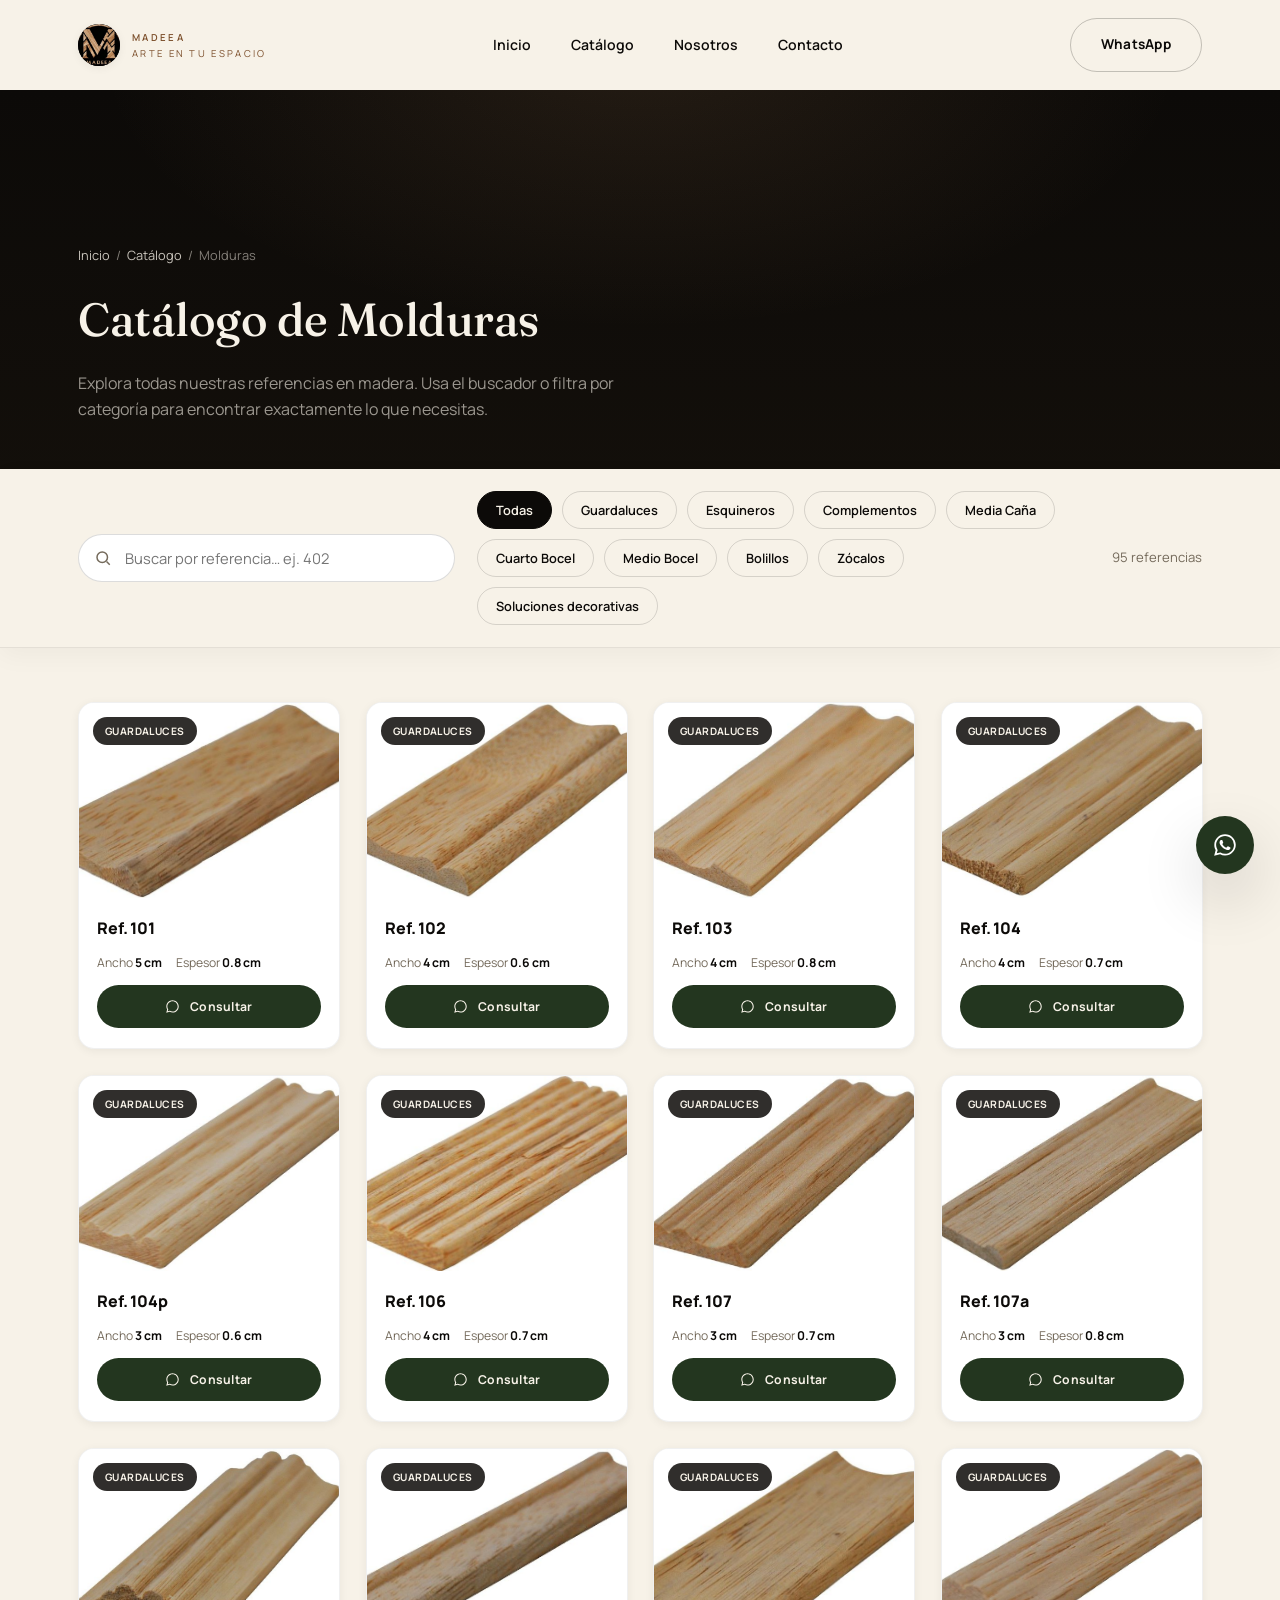
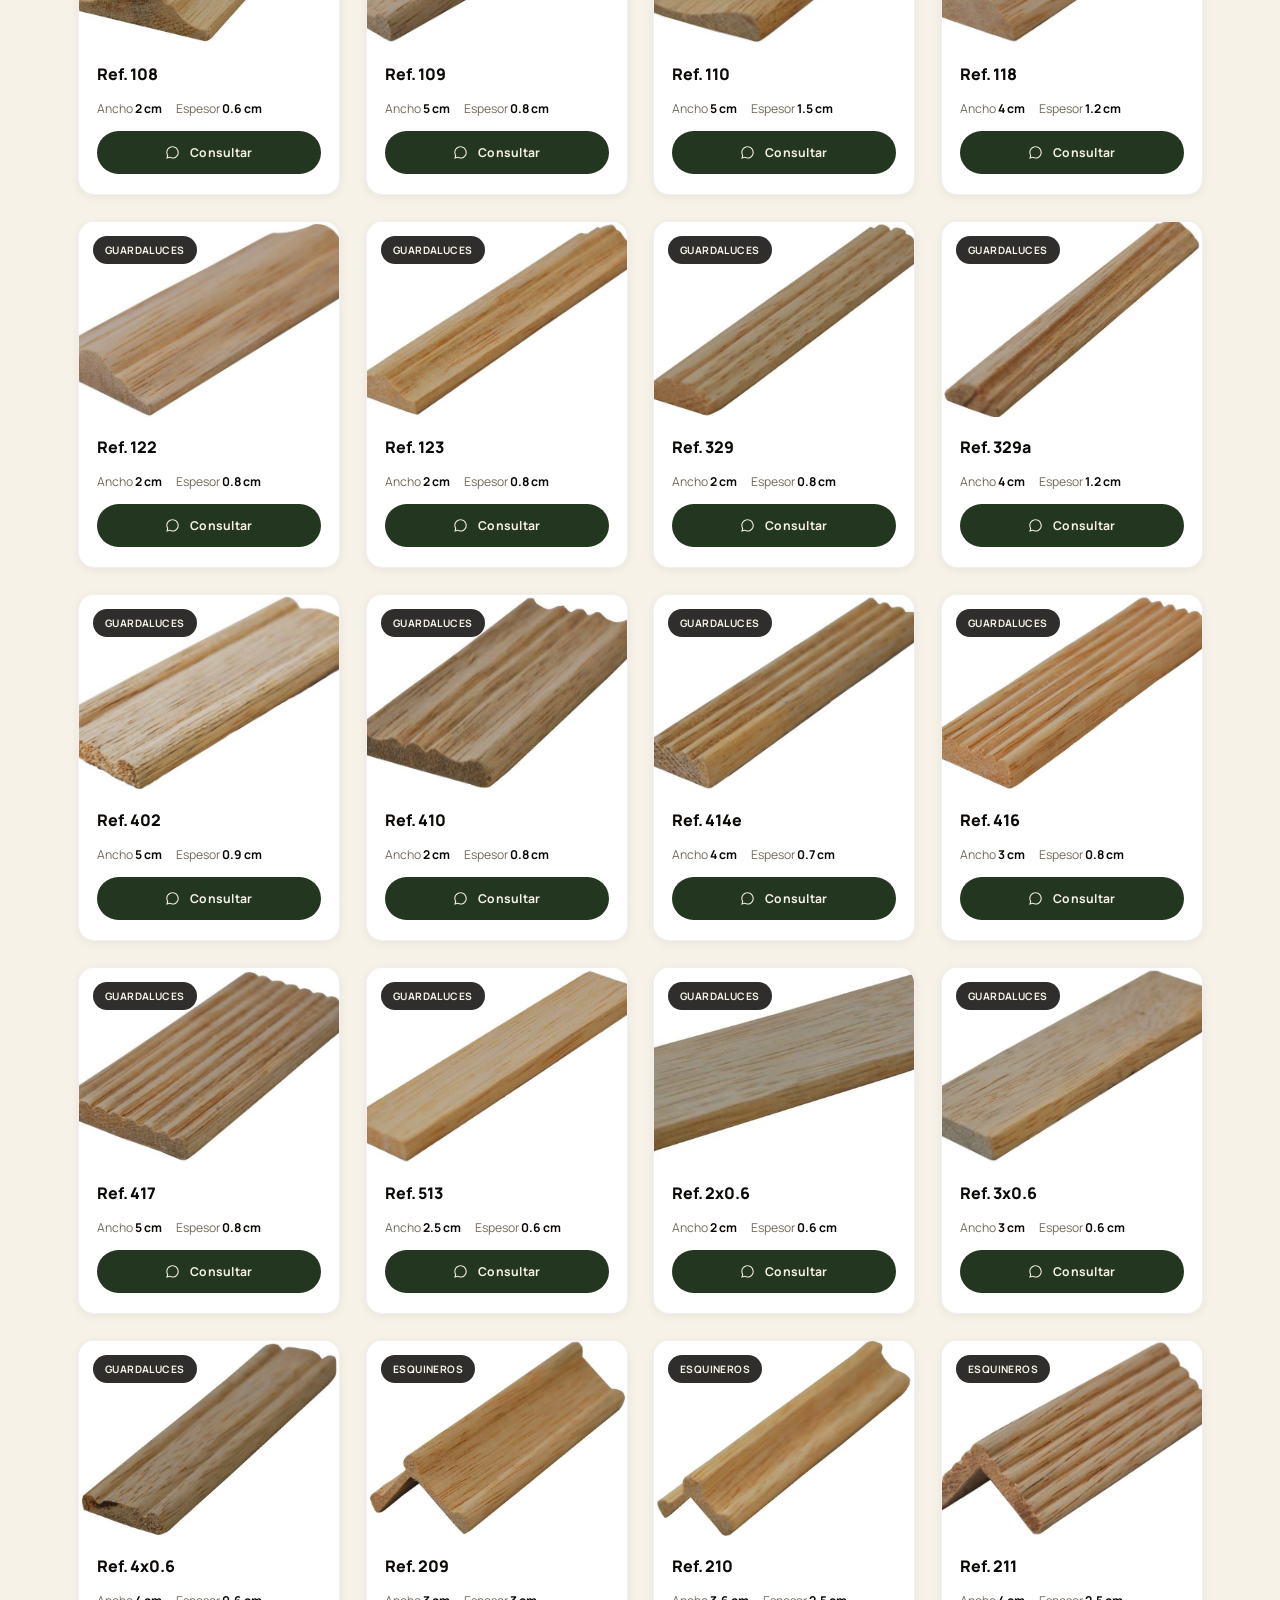
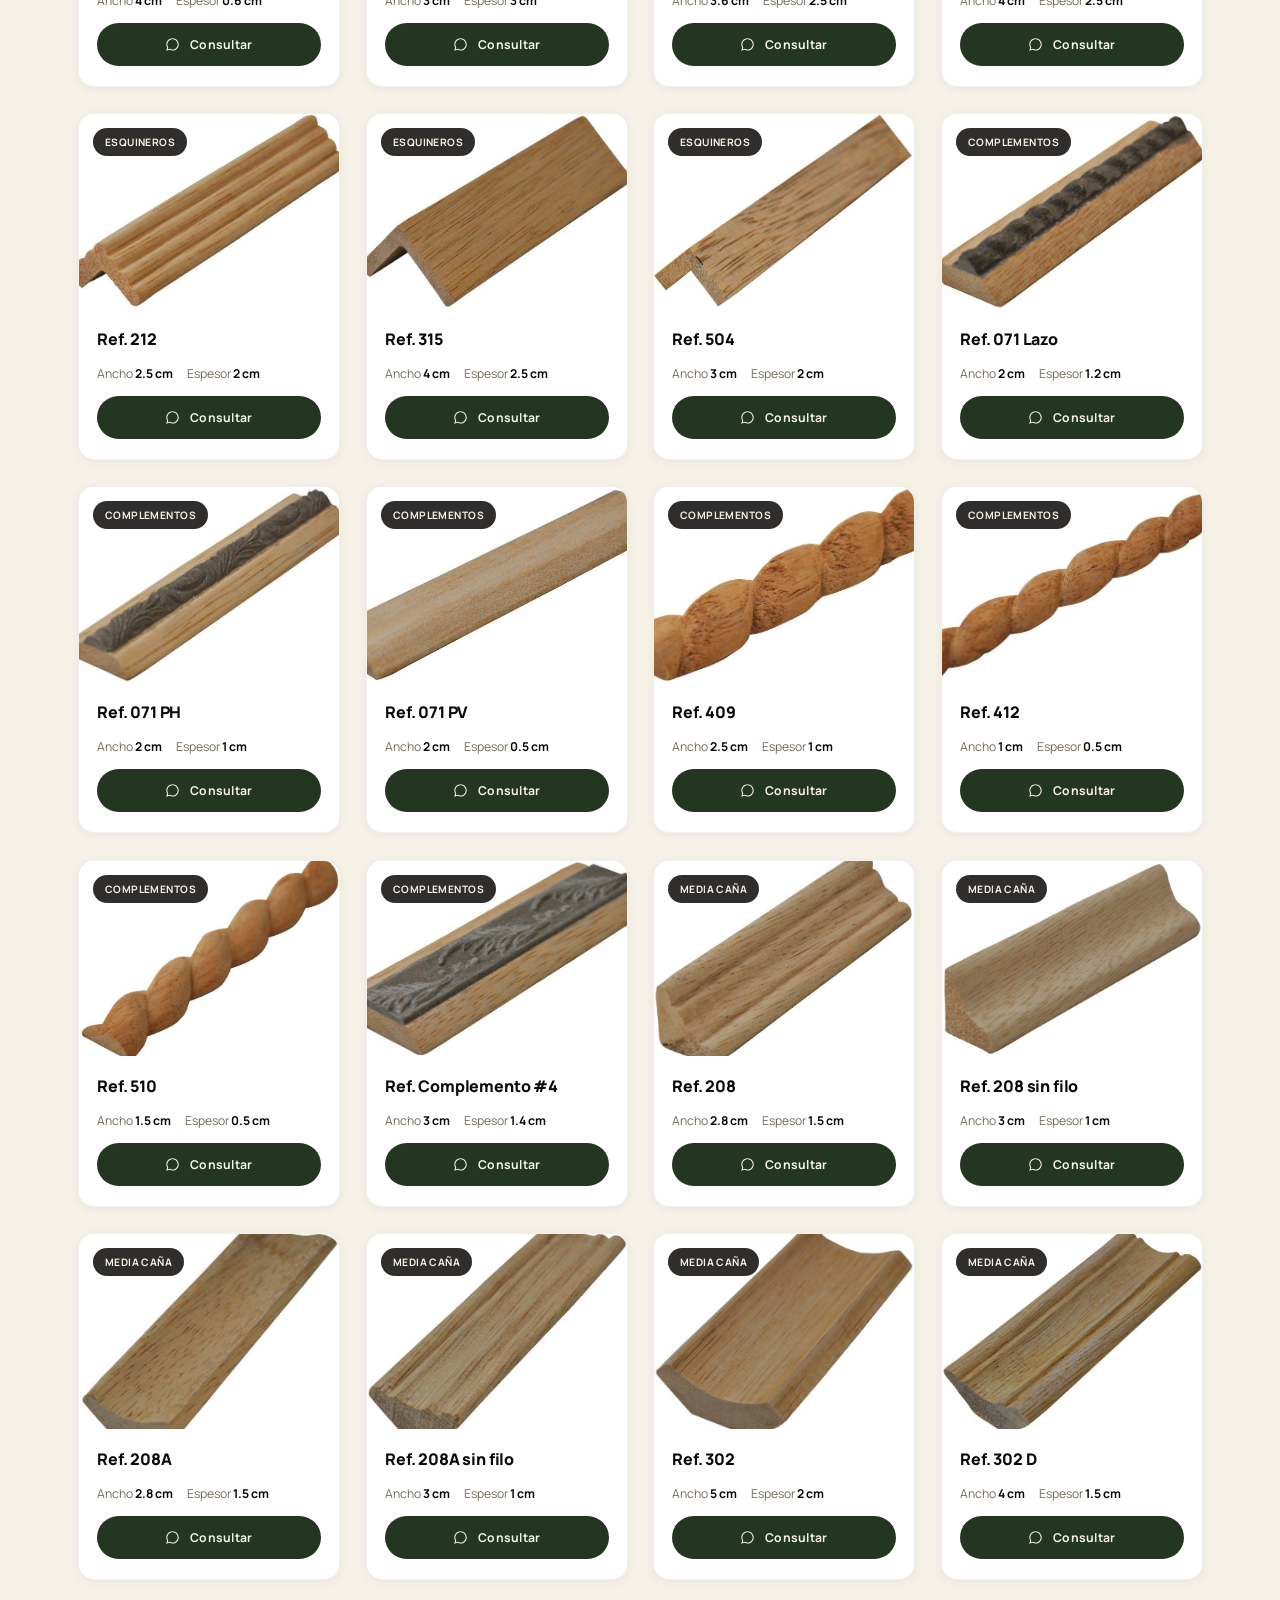
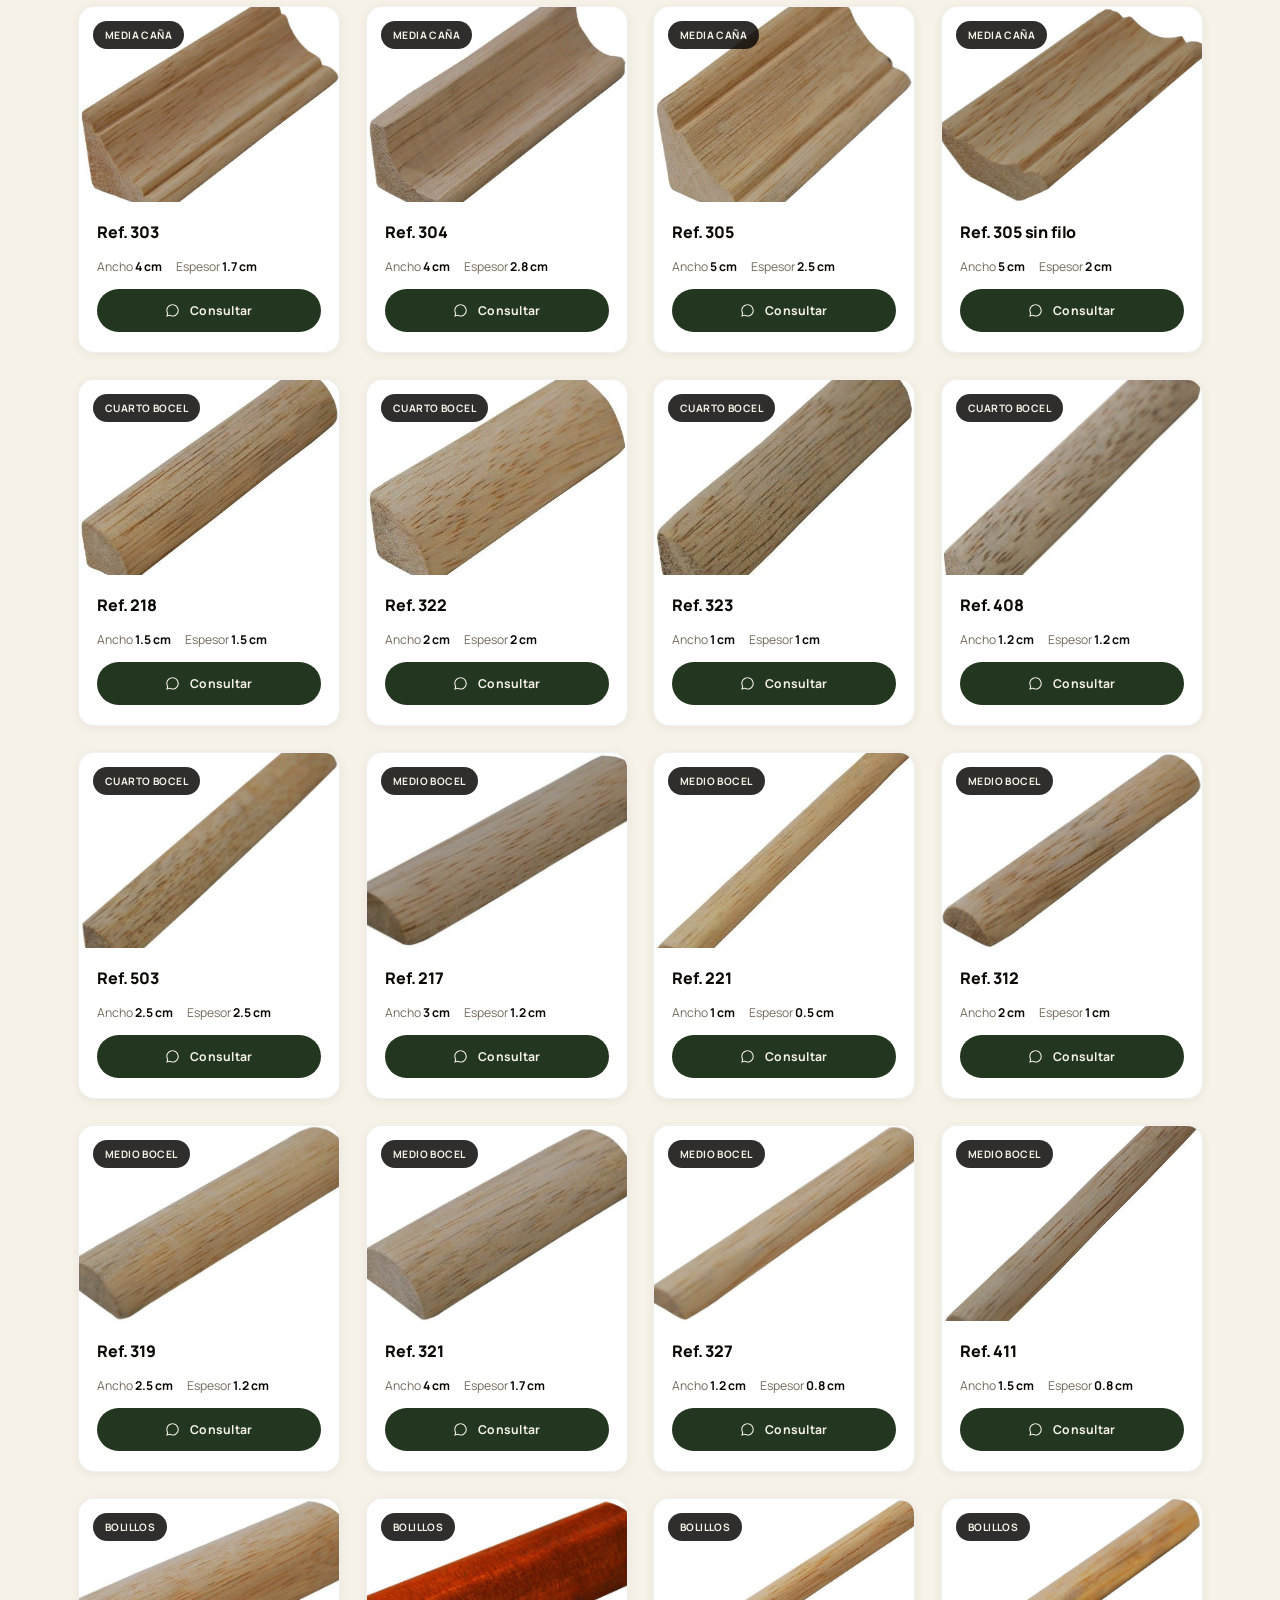
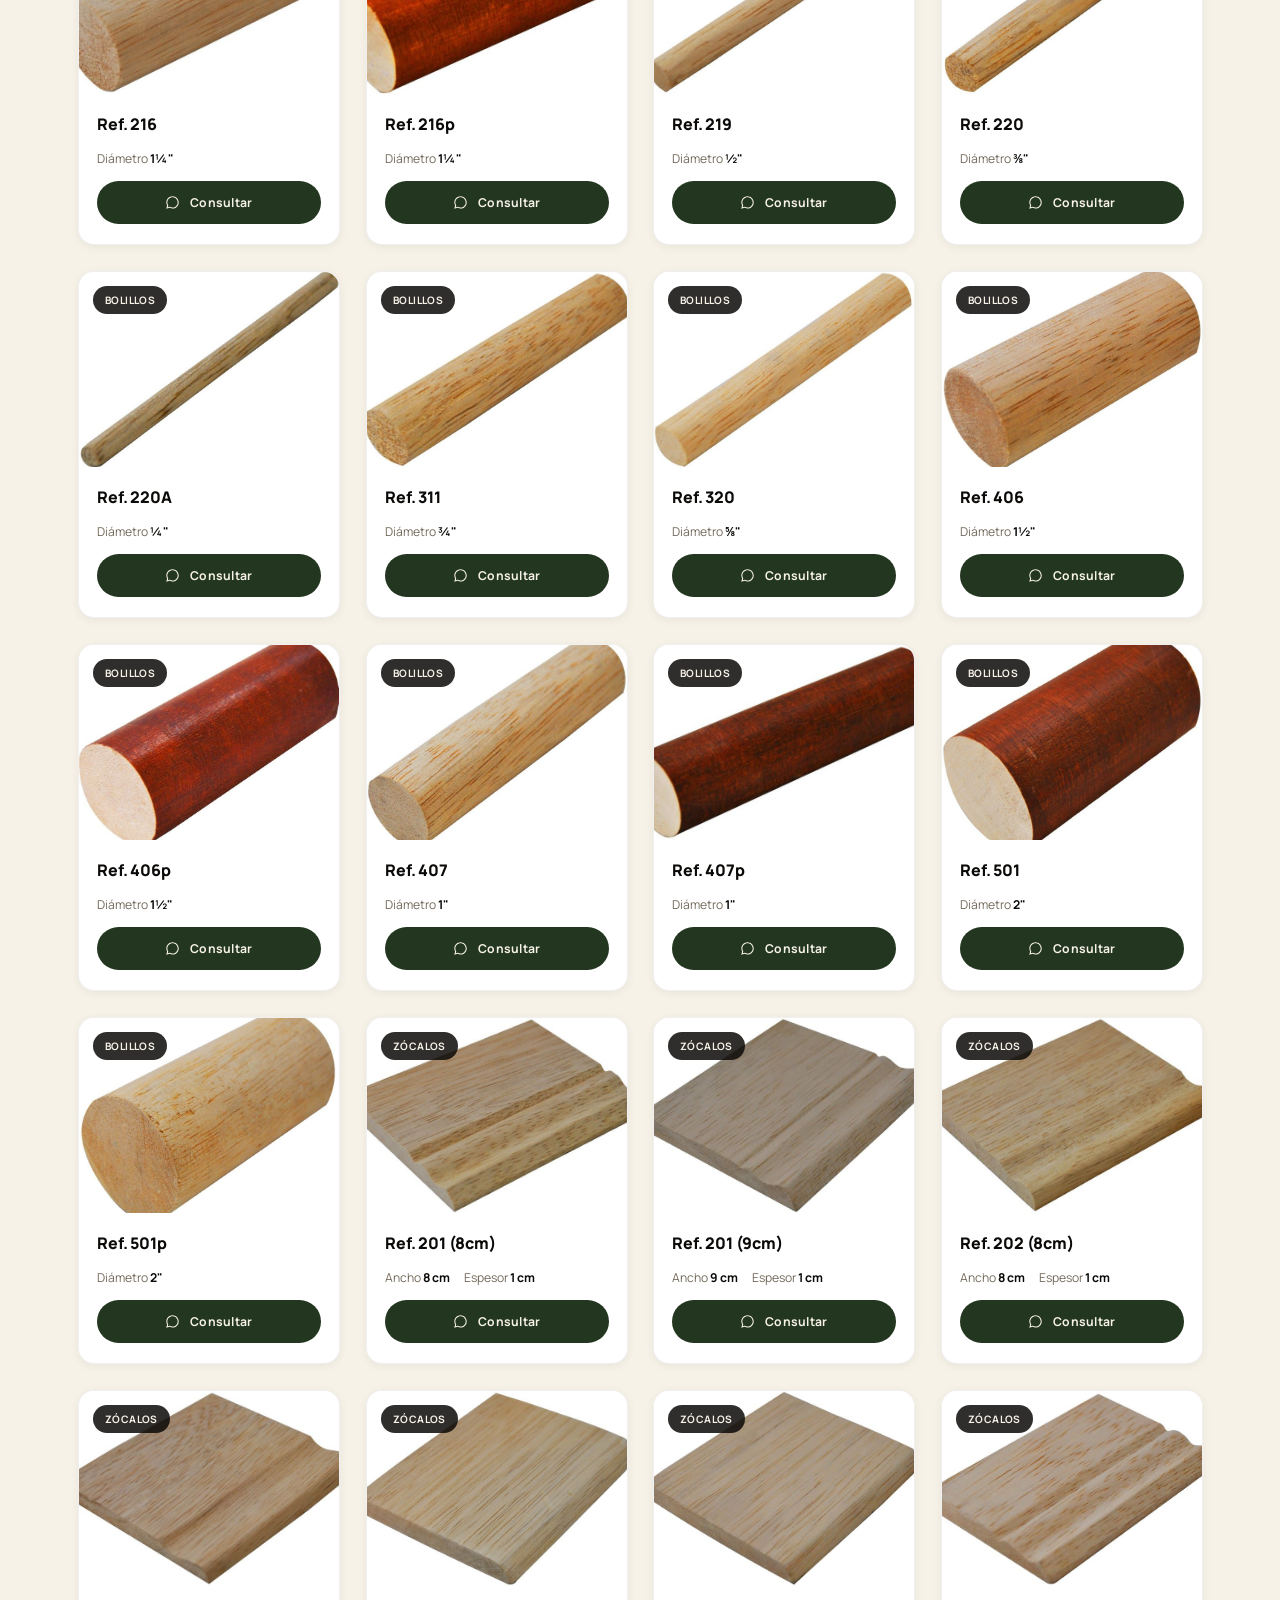
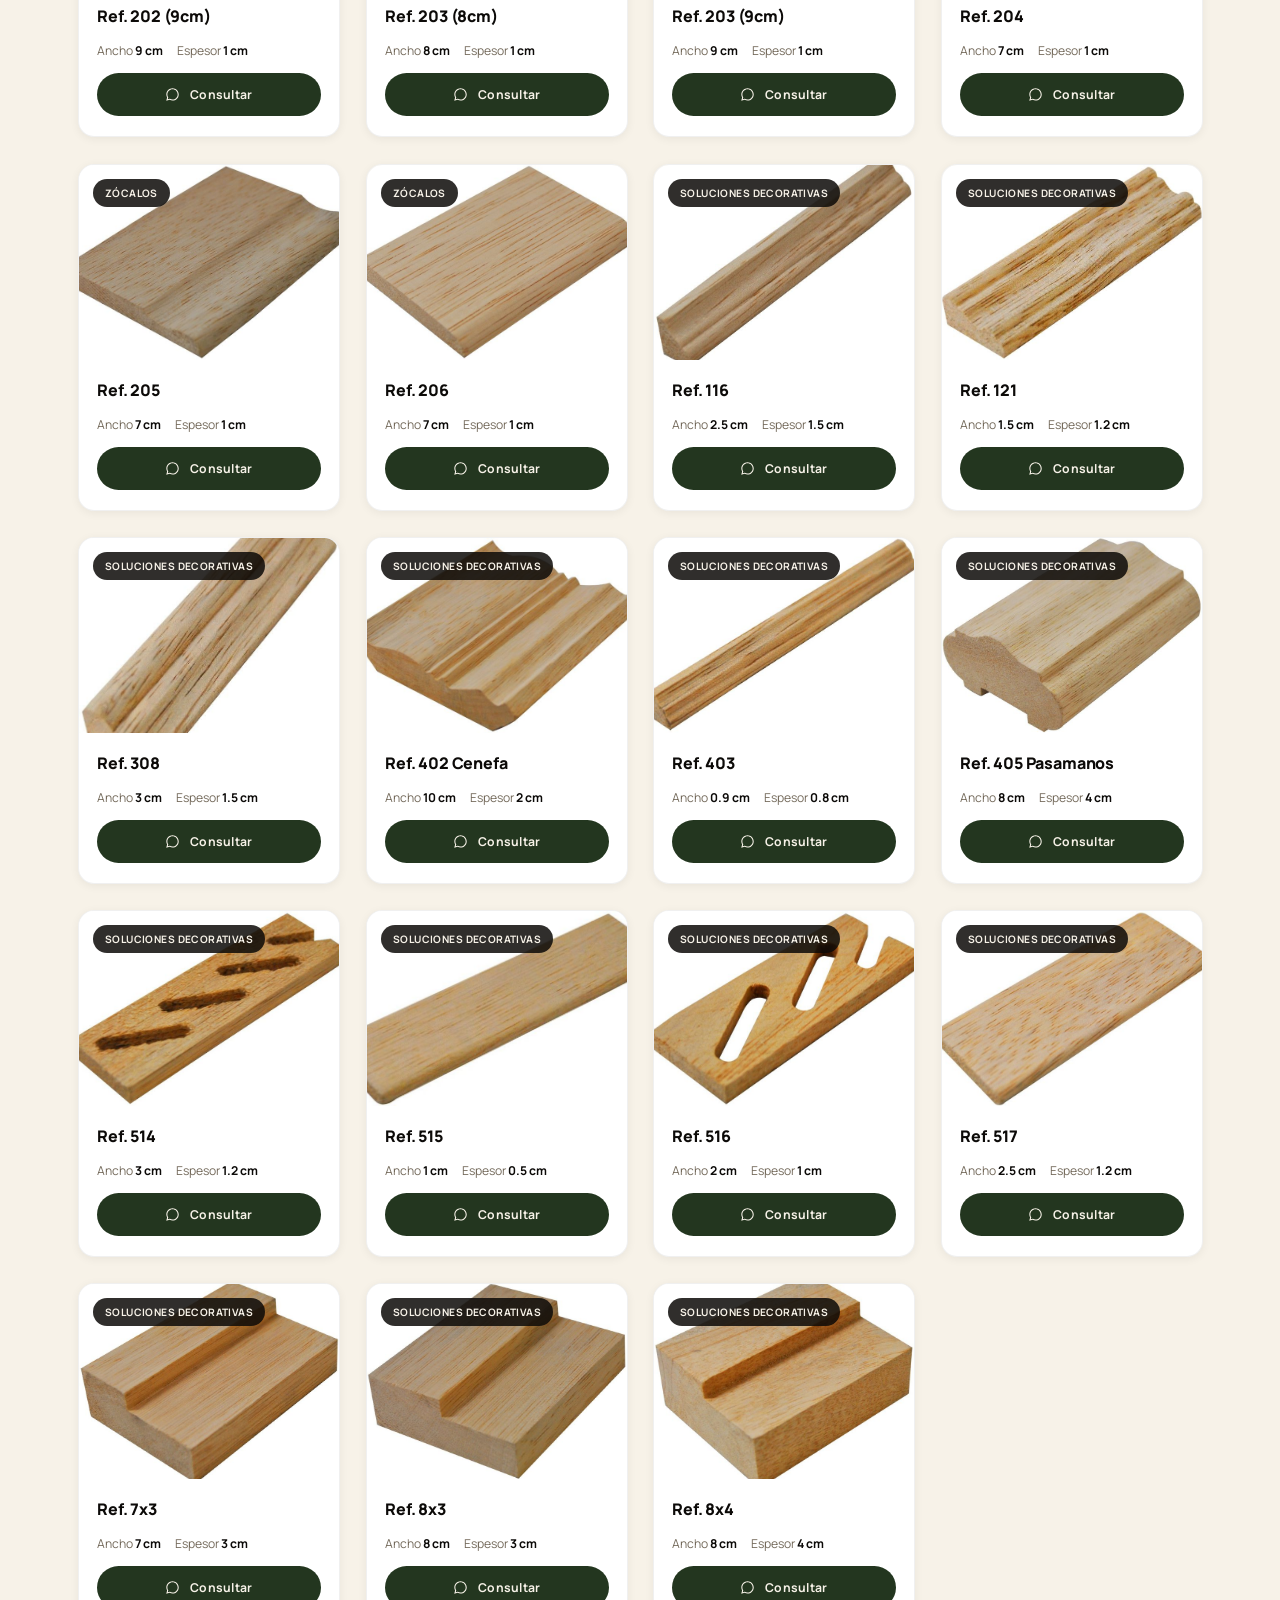
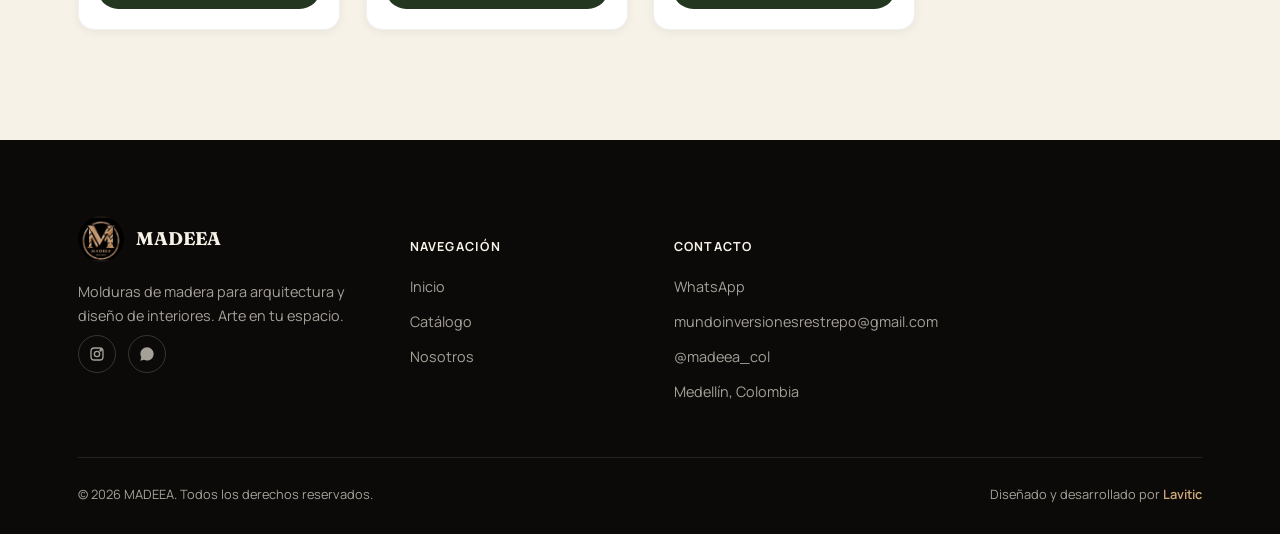
==== commit c59352e3: "Madeea - Segundo Commit" ====
--- a/catalogoMolduras.html
+++ b/catalogoMolduras.html
@@ -117,4 +117,4 @@
 <script src="js/main.js"></script>
 <script src="js/catalogo.js"></script>
 </body>
-</html>+</html>
--- a/css/catalogo.css
+++ b/css/catalogo.css
@@ -272,8 +272,17 @@
 }
 @media (max-width: 720px){
   .toolbar-inner{ flex-direction:column; align-items:stretch; }
-  .search-box{ max-width:none; }
-  .filter-chips{ overflow-x:auto; flex-wrap:nowrap; padding-bottom:4px; }
+  .search-box{ max-width:none; flex: none; }
+  .filter-chips{
+    flex: none;
+    align-items: center;
+    overflow-x: auto;
+    flex-wrap: nowrap;
+    padding-bottom: 6px;
+    -webkit-overflow-scrolling: touch;
+    scrollbar-width: thin;
+  }
+  .filter-chip{ flex: none; }
   .results-count{ text-align:right; }
 }
 @media (max-width: 640px){
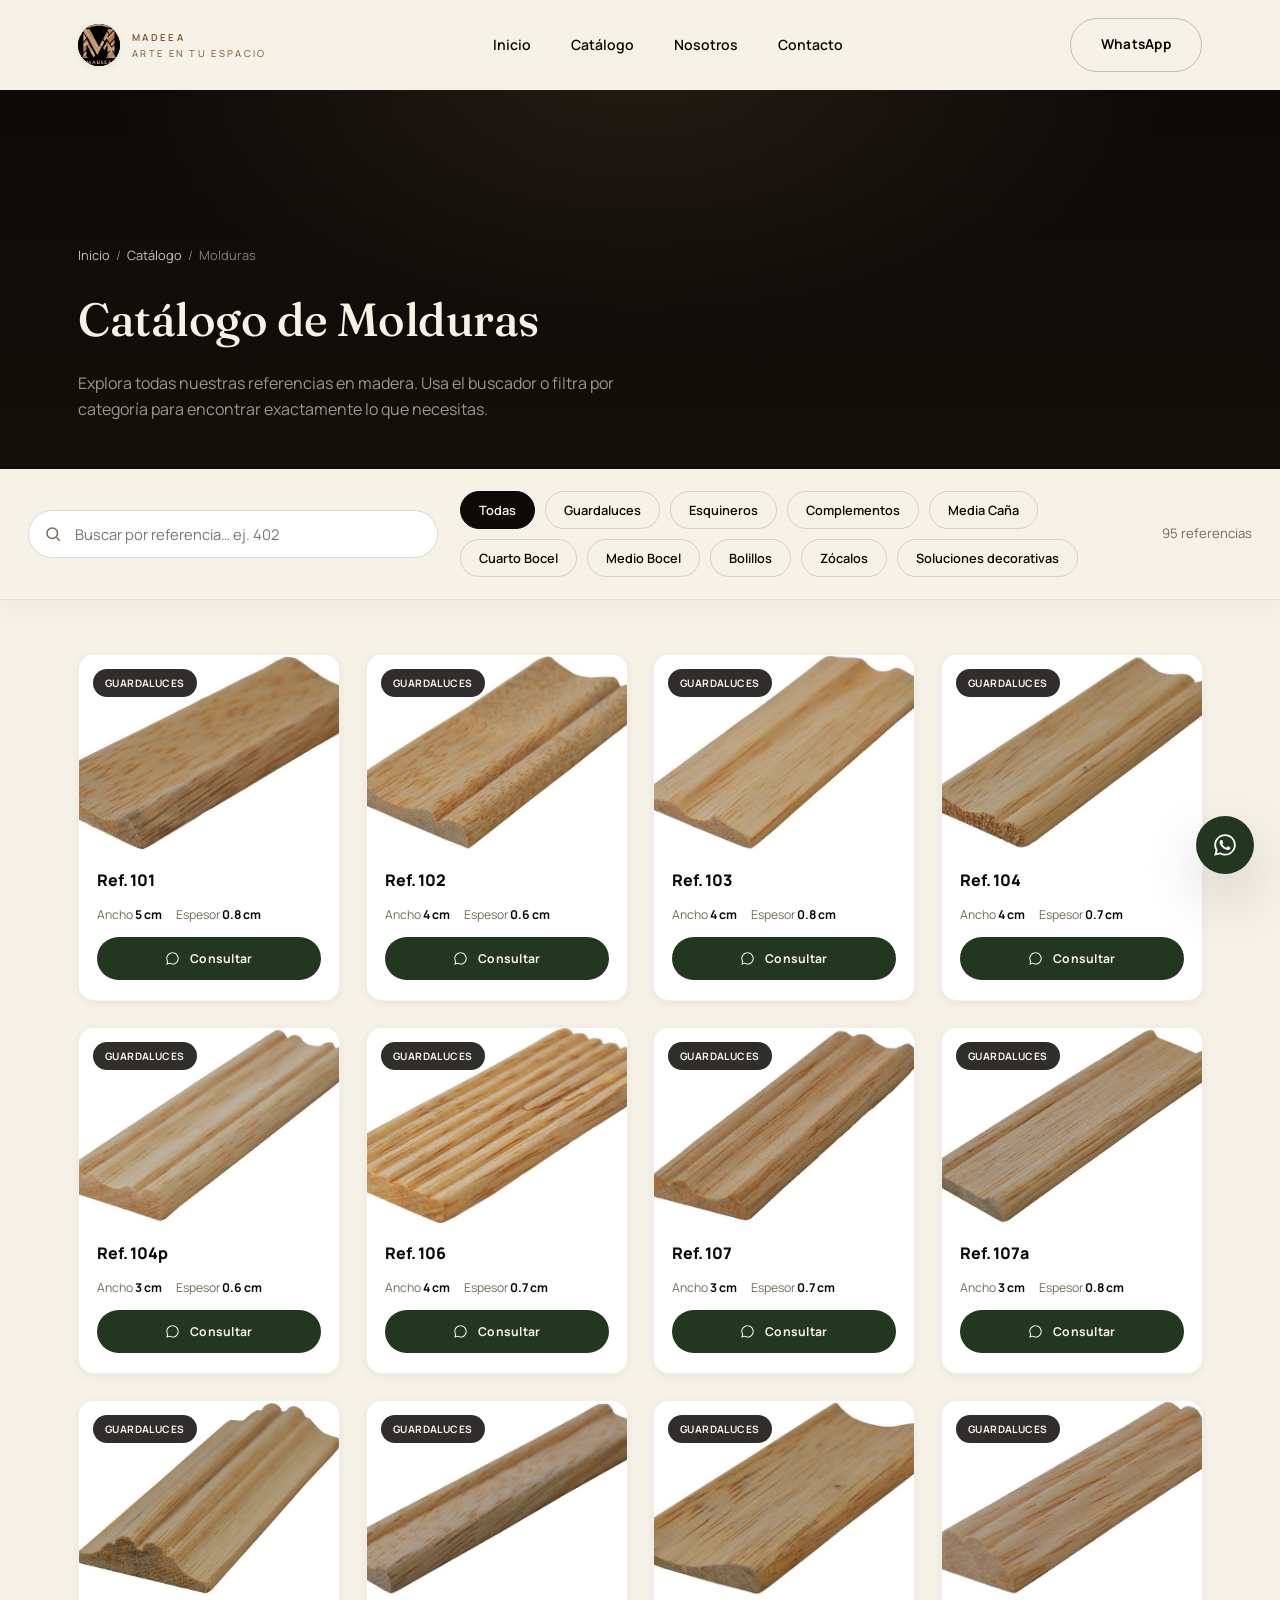
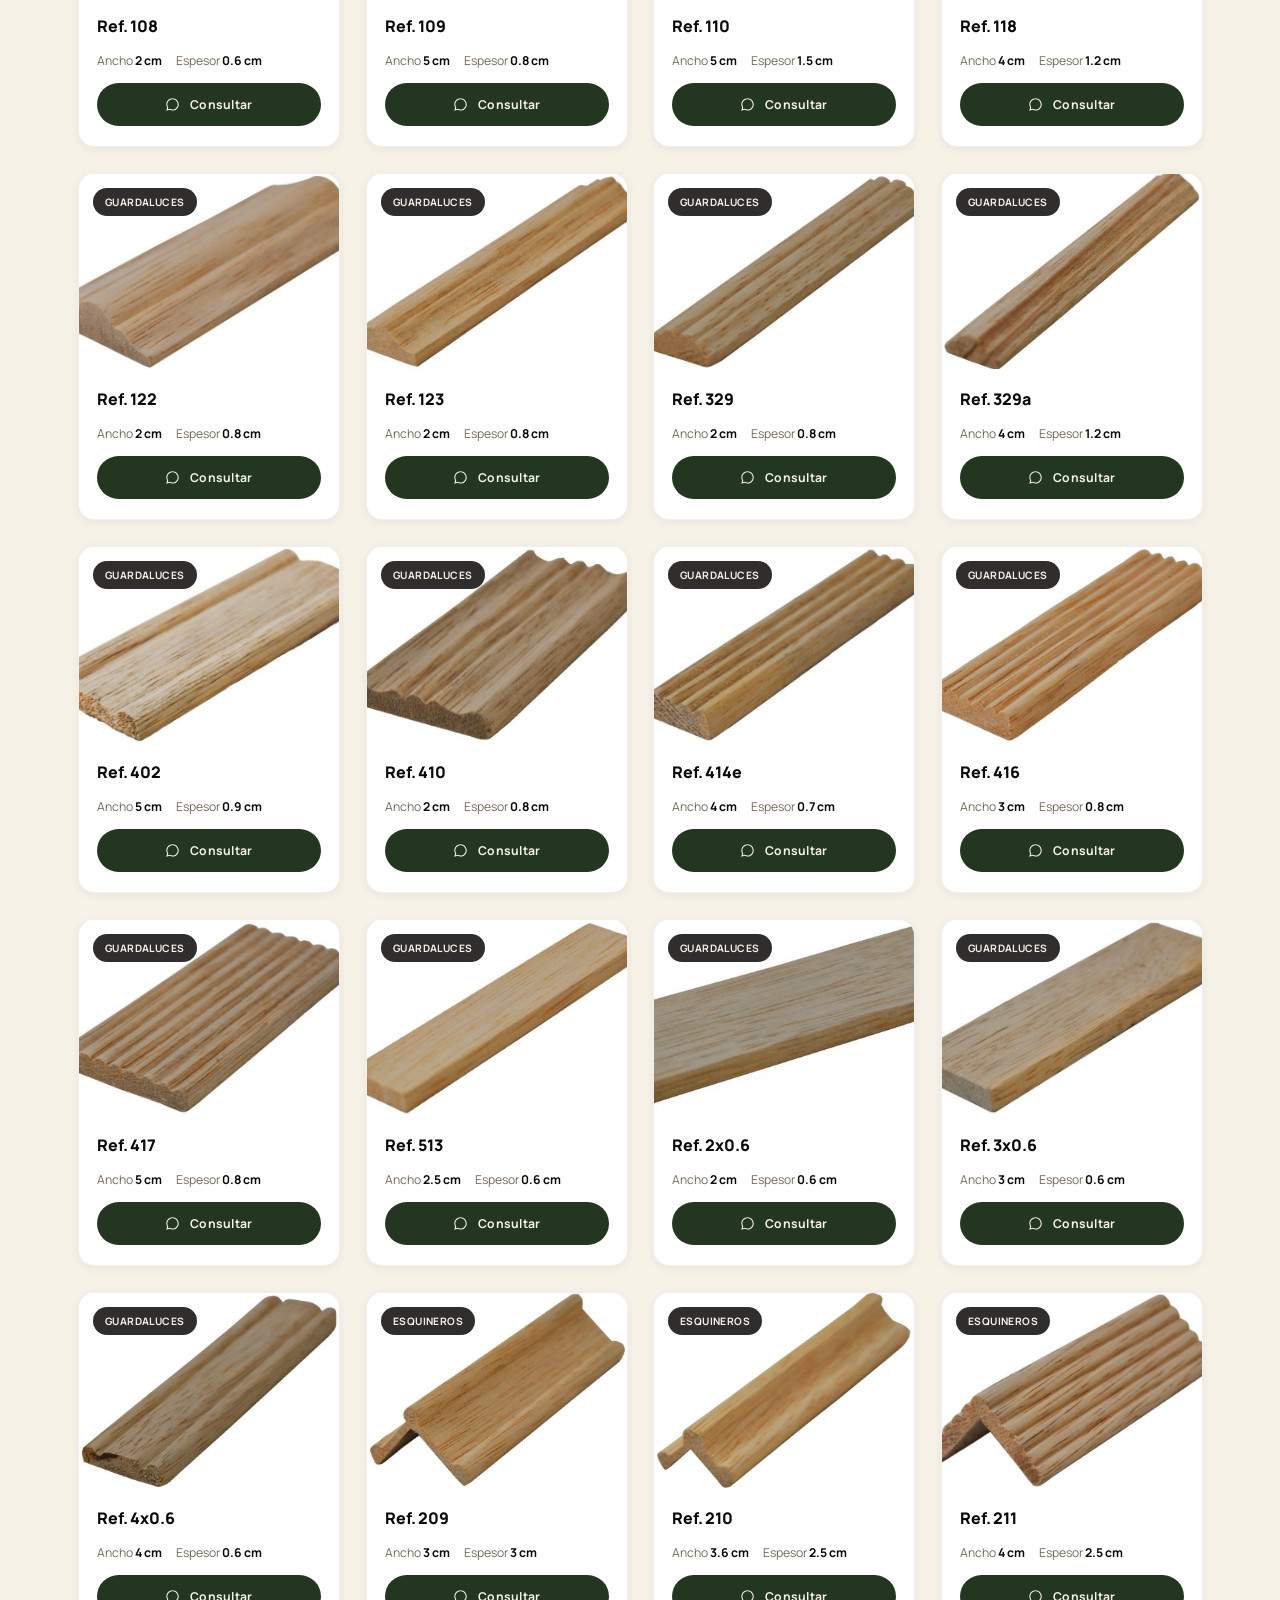
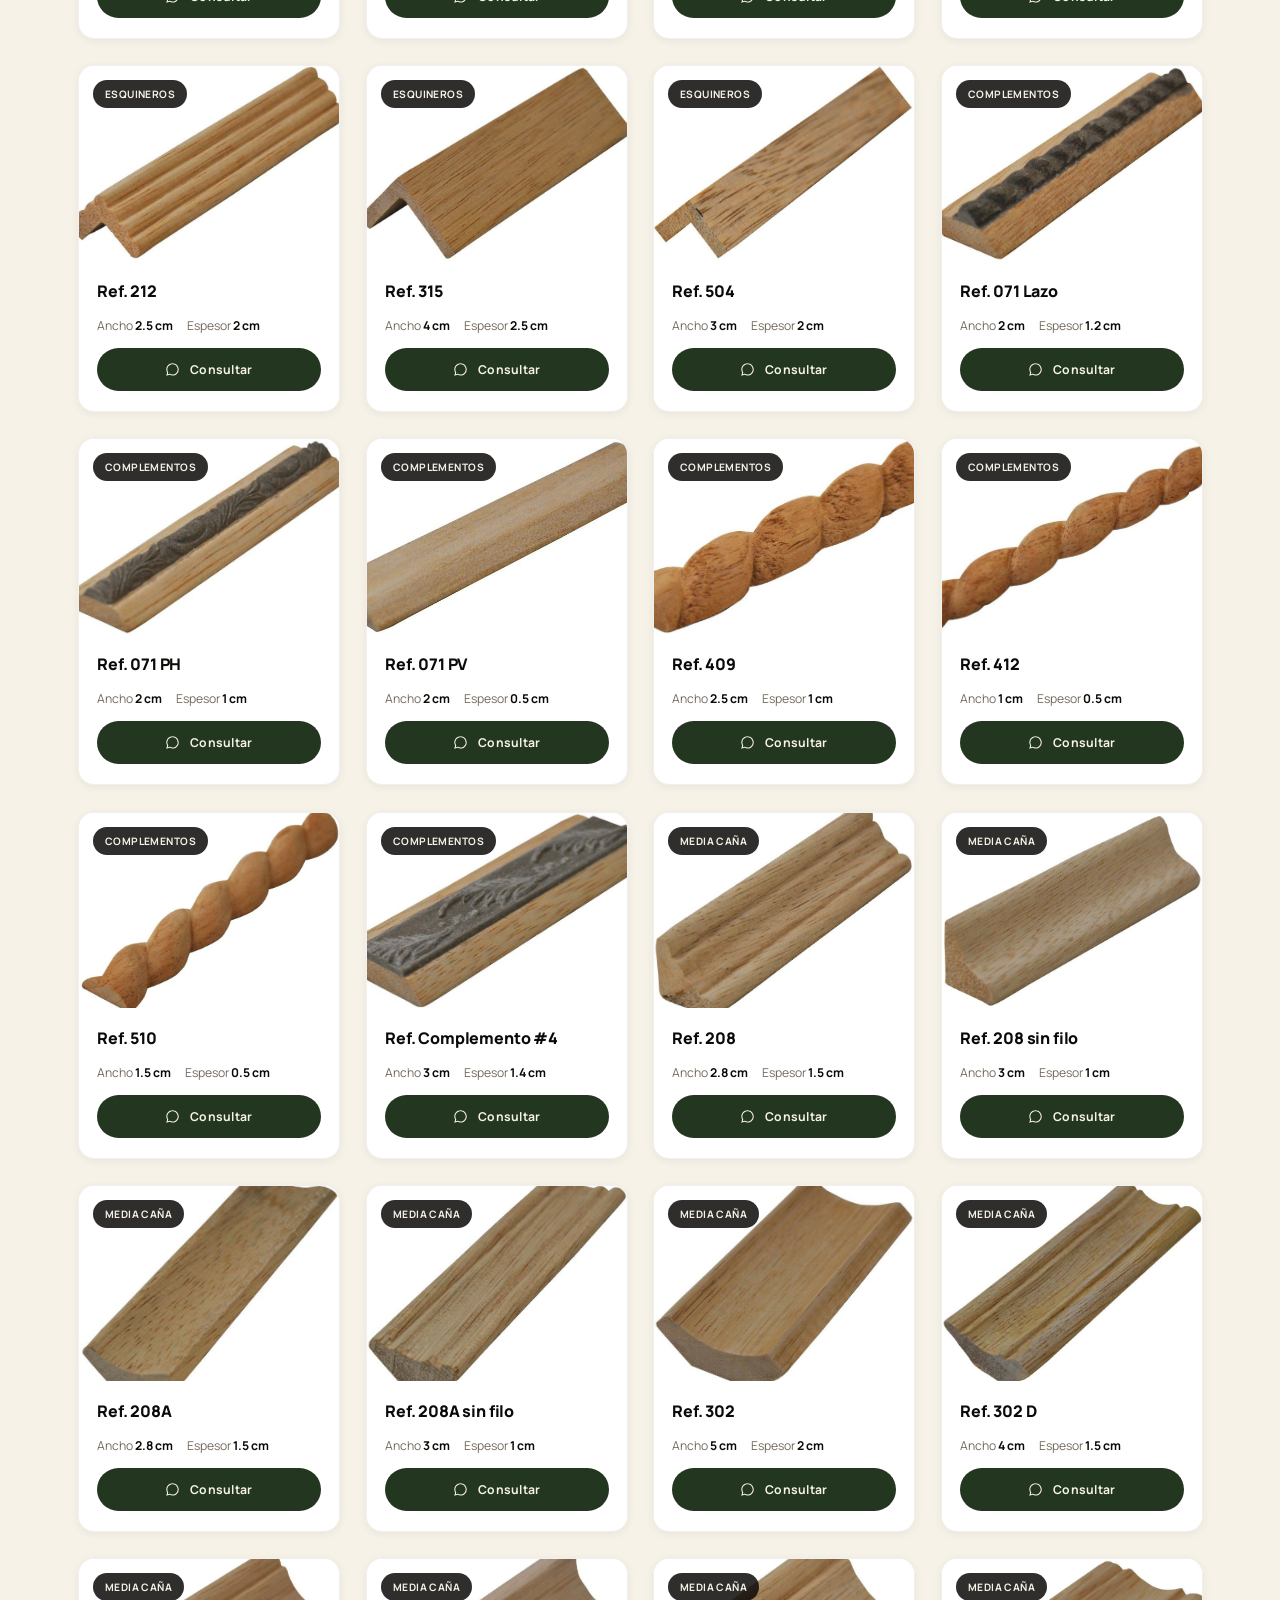
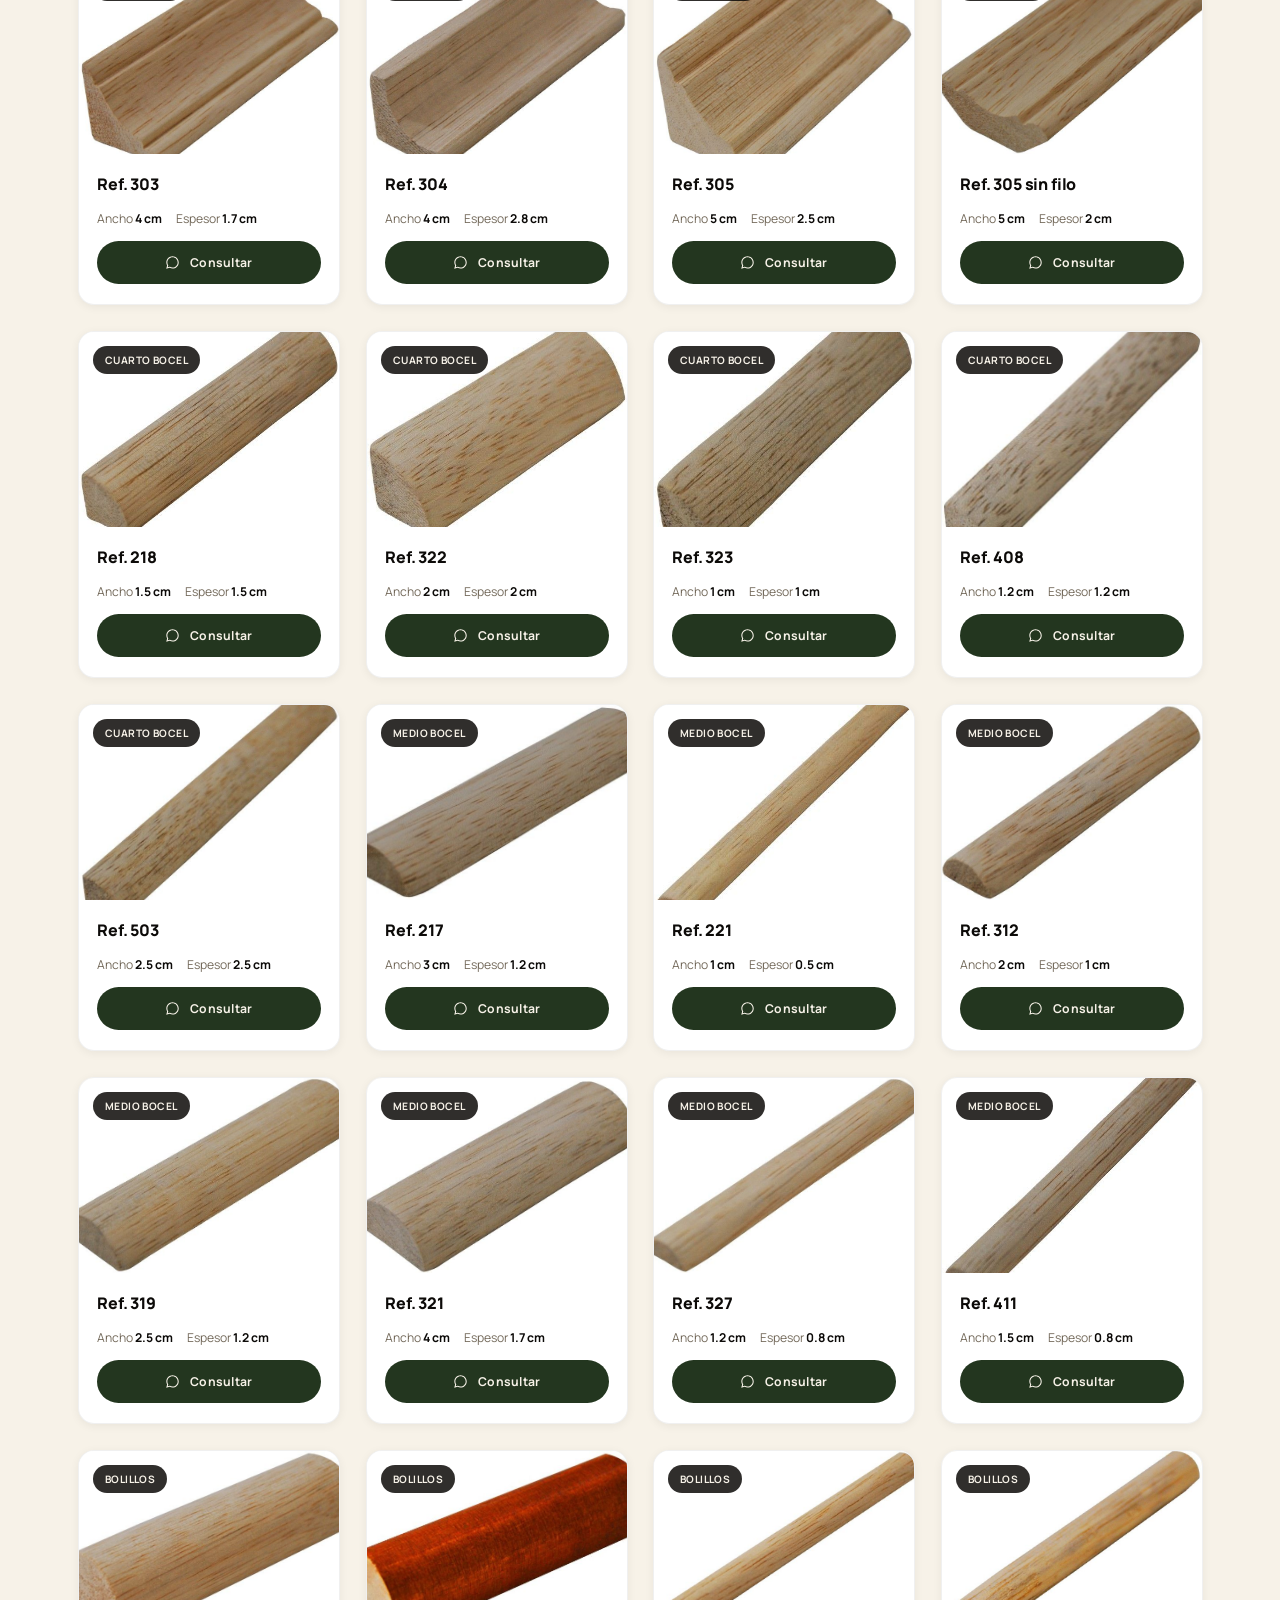
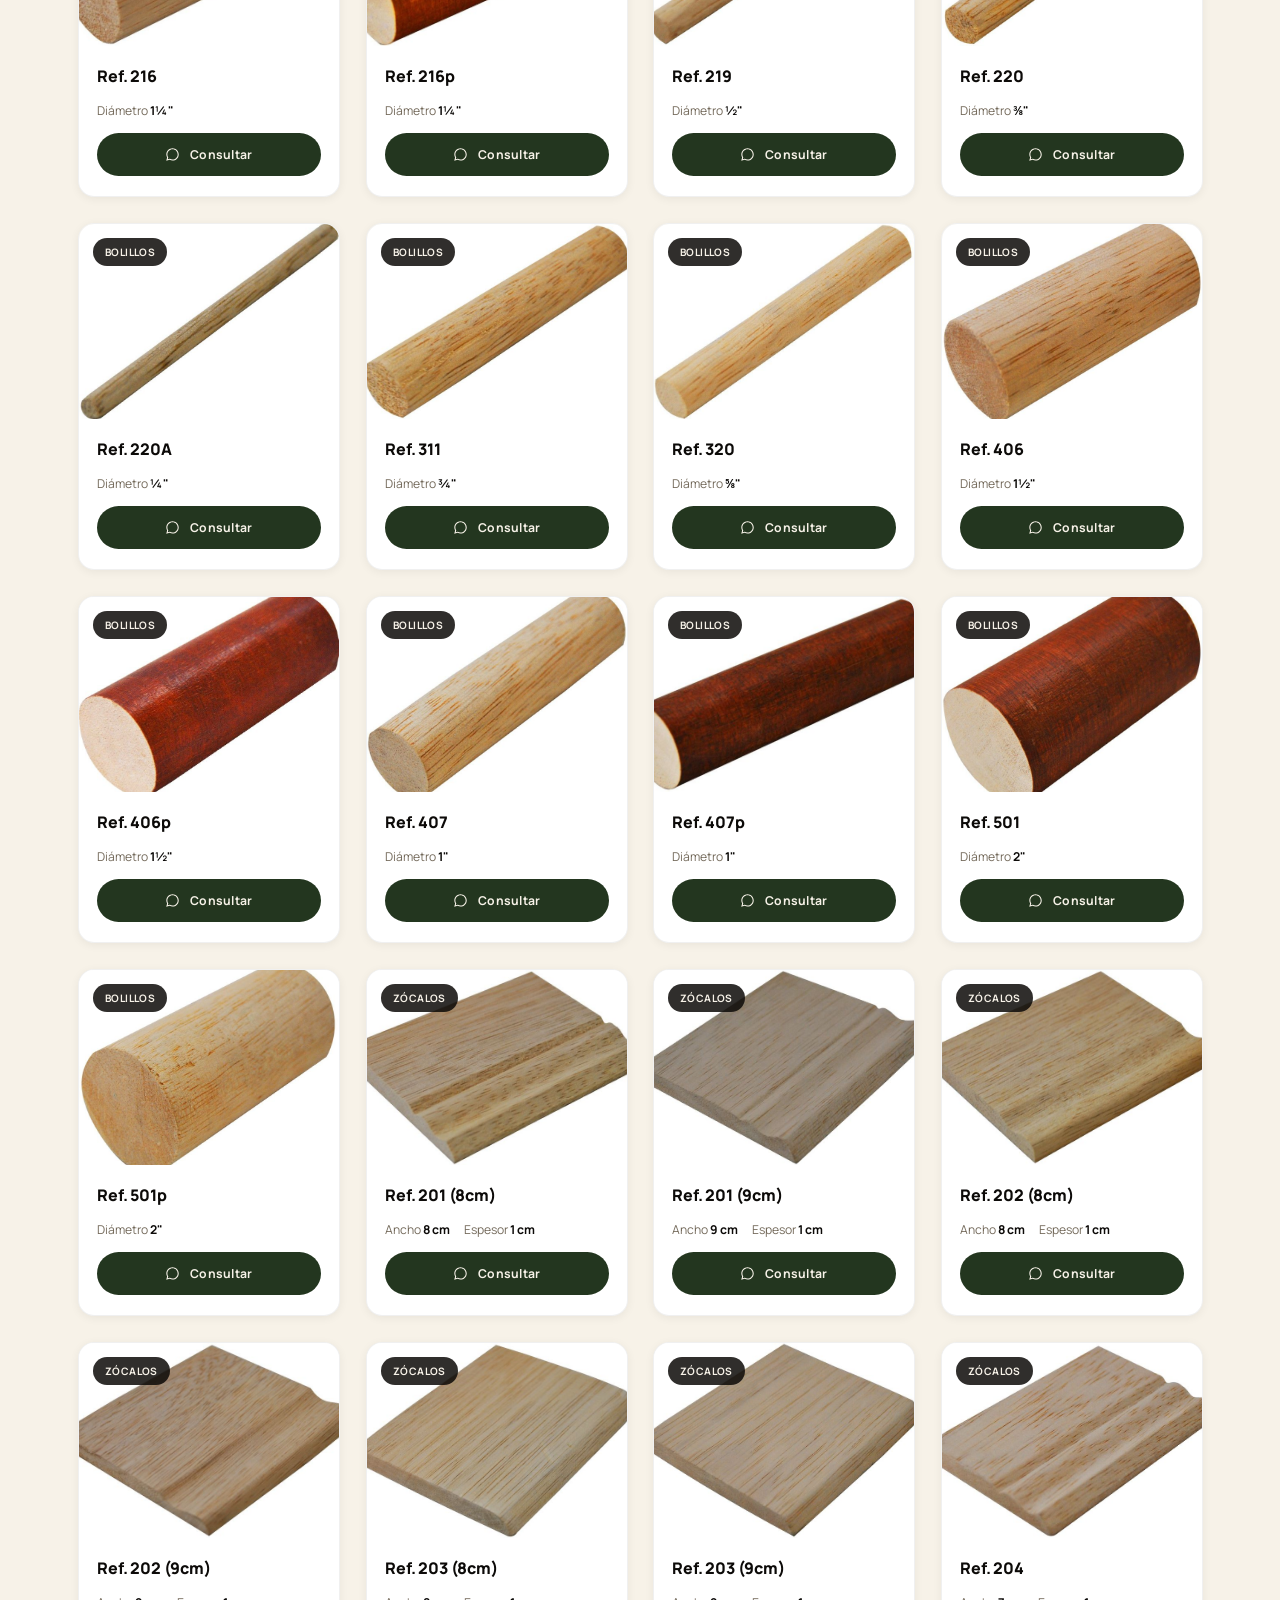
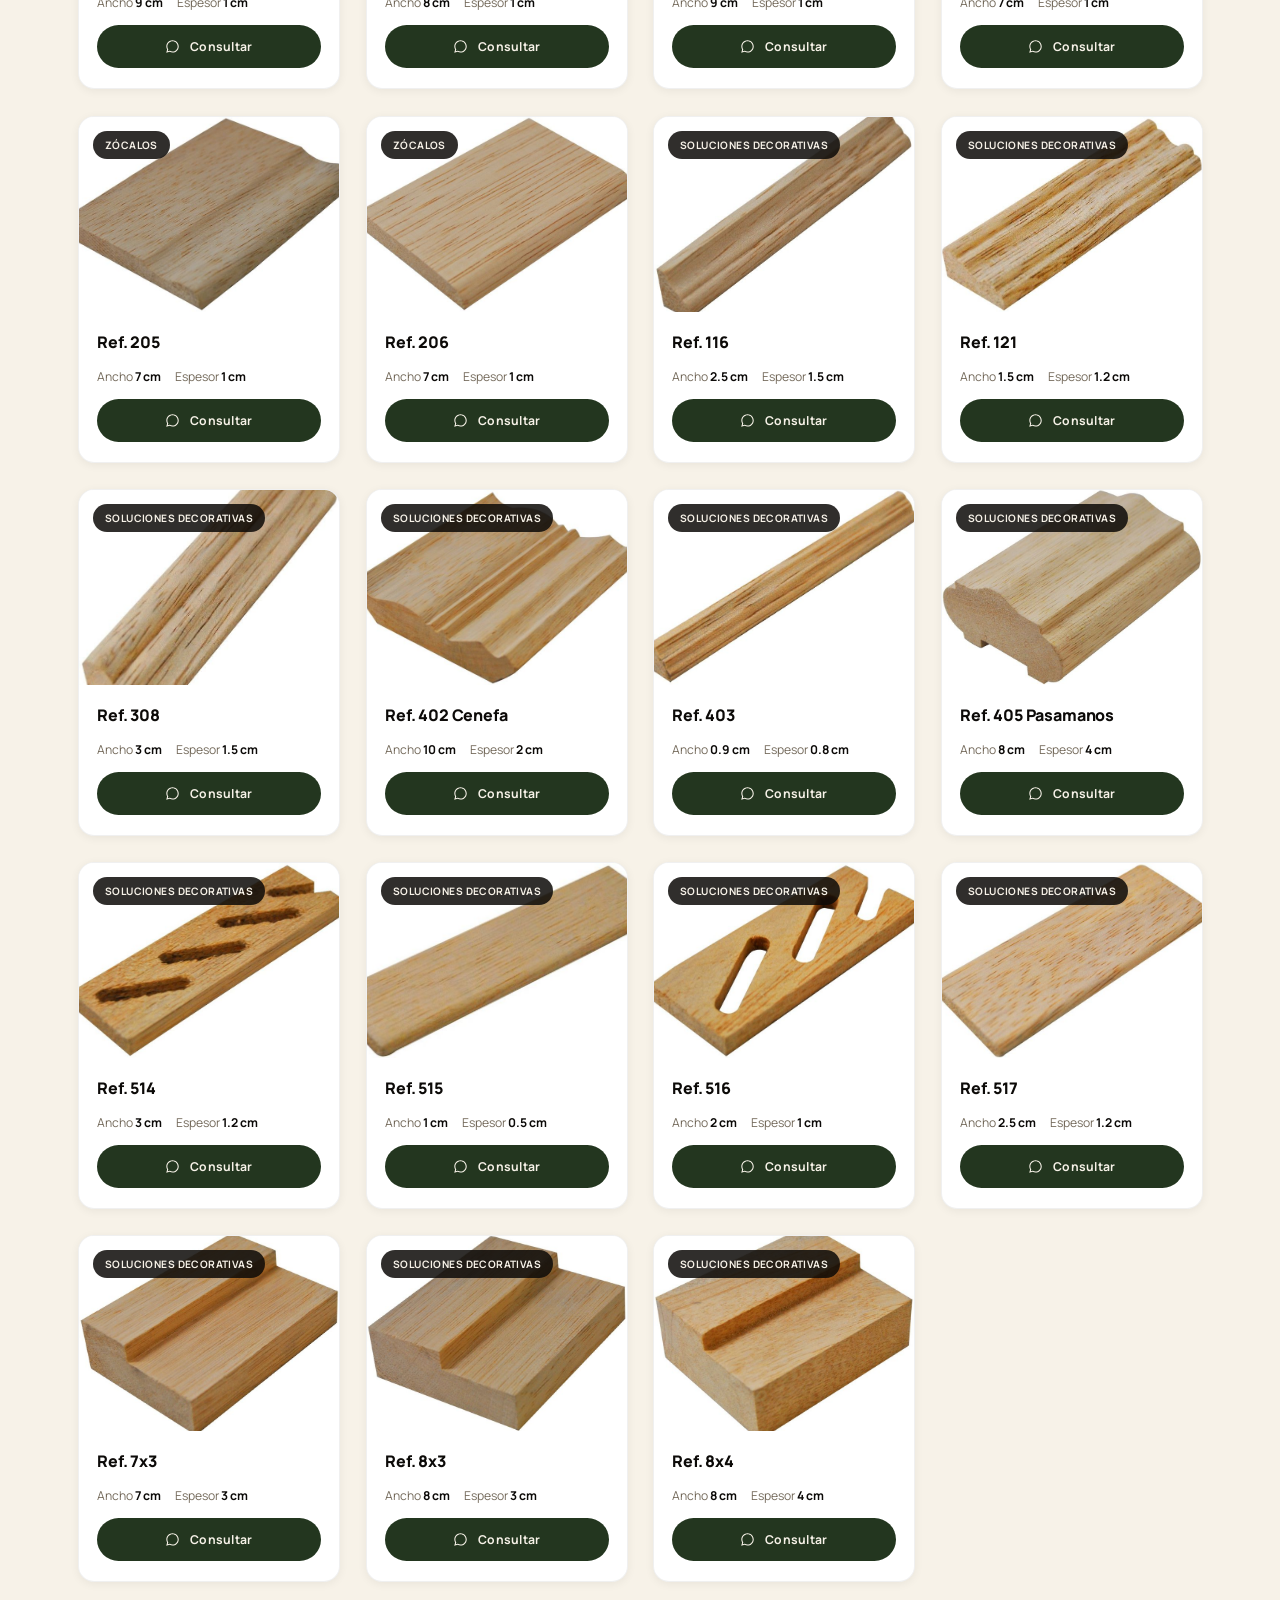
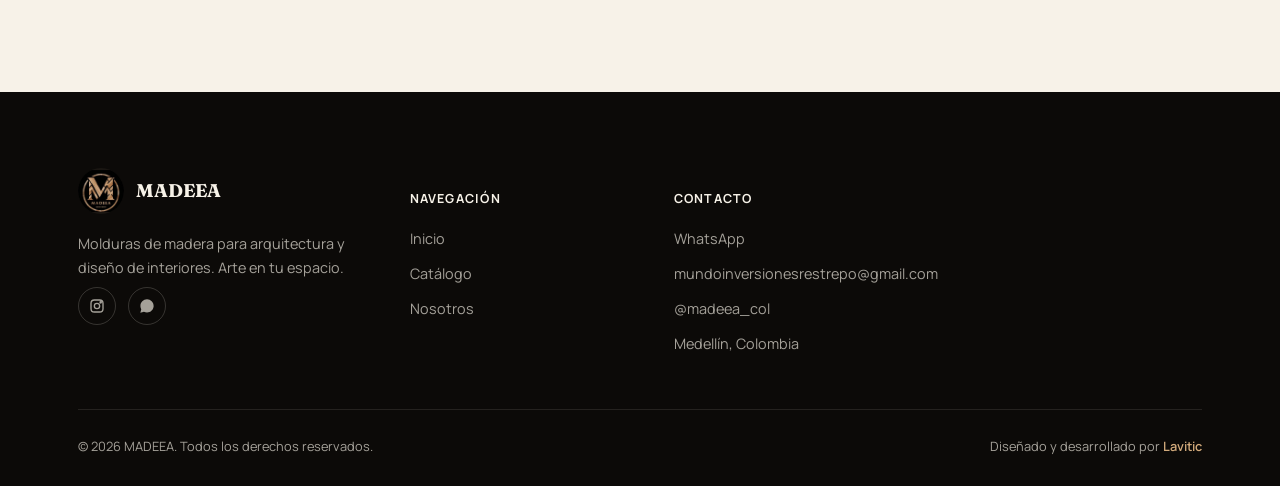
==== commit 94ac589c: "Madeea - Tercer Commit" ====
--- a/catalogoMolduras.html
+++ b/catalogoMolduras.html
@@ -57,8 +57,10 @@
       <svg viewBox="0 0 24 24" fill="none" stroke="currentColor" stroke-width="2"><circle cx="11" cy="11" r="7"/><path d="m21 21-4.3-4.3"/></svg>
       <input type="text" id="search-input" placeholder="Buscar por referencia… ej. 402" autocomplete="off">
     </div>
-    <div class="filter-chips" id="filter-chips">
-      <button class="filter-chip active" data-cat="todas">Todas</button>
+    <div class="filter-chips-scroll">
+      <div class="filter-chips" id="filter-chips">
+        <button class="filter-chip active" data-cat="todas">Todas</button>
+      </div>
     </div>
     <span class="results-count" id="results-count"></span>
   </div>
--- a/css/styles.css
+++ b/css/styles.css
@@ -312,13 +312,19 @@
   z-index:2;
 }
 .hero-logo{
-  width: 74px; height:74px;
-  border-radius:50%;
+  display:block;
+  width: min(360px, 100%);
+  border-radius: var(--radius-md);
   overflow:hidden;
-  margin-bottom: 30px;
+  margin-bottom: 34px;
   box-shadow: 0 0 0 1px rgba(255,255,255,0.08), var(--shadow-lg);
 }
-.hero-logo img{ width:150%; transform: translateY(2%); }
+.hero-logo img{
+  width:100%;
+  aspect-ratio: 4/3;
+  object-fit: cover;
+  display:block;
+}
 .hero h1{
   font-size: clamp(2.6rem, 5.2vw, 4.4rem);
   line-height: 1.04;
@@ -701,15 +707,15 @@
   .container{ padding: 0 20px; }
   .section{ padding: 84px 0; }
   .hero{ padding: 128px 0 80px; }
-  .benefits-grid{ grid-template-columns: 1fr 1fr; }
-  .preview-grid{ grid-template-columns: 1fr 1fr; }
+  .benefits-grid{ grid-template-columns: 1fr; }
+  .preview-grid{ grid-template-columns: 1fr; }
   .footer-grid{ grid-template-columns: 1fr; gap: 30px; }
   .cta{ padding: 56px 26px; }
   .about-visual .badge{ left:12px; bottom:-18px; padding:16px 18px; }
   .hero-meta{ gap:26px; flex-wrap:wrap; }
 }
 @media (max-width: 460px){
-  .benefits-grid{ grid-template-columns: 1fr 1fr; }
-  .preview-grid{ grid-template-columns: 1fr 1fr; }
+  .benefits-grid{ grid-template-columns: 1fr; }
+  .preview-grid{ grid-template-columns: 1fr; }
   .showcase-card{ padding: 10px; }
 }
--- a/css/catalogo.css
+++ b/css/catalogo.css
@@ -120,6 +120,7 @@
   align-items:center;
   gap: 22px;
   flex-wrap:wrap;
+  max-width: 100%;
 }
 .search-box{
   position:relative;
@@ -147,11 +148,14 @@
   border-color: var(--wood);
   box-shadow: 0 0 0 4px rgba(185,137,90,0.16);
 }
+.filter-chips-scroll{
+  flex: 2 1 420px;
+  min-width: 0;
+}
 .filter-chips{
   display:flex;
   gap: 10px;
   flex-wrap:wrap;
-  flex: 2 1 420px;
 }
 .filter-chip{
   padding: 9px 18px;
@@ -271,19 +275,38 @@
   .catalog-grid{ grid-template-columns: repeat(3,1fr); }
 }
 @media (max-width: 720px){
-  .toolbar-inner{ flex-direction:column; align-items:stretch; }
-  .search-box{ max-width:none; flex: none; }
+  .toolbar-inner{ flex-direction:column; align-items:stretch; width:100%; }
+  .search-box{ max-width:none; flex: none; width:100%; }
+
+  /* Carrusel de filtros: scroll horizontal contenido, sin empujar la página */
+  .filter-chips-scroll{
+    flex: none;
+    width: 100%;
+    min-width: 0;
+    /* velo de desvanecido en los bordes para insinuar que hay más contenido */
+    -webkit-mask-image: linear-gradient(90deg, transparent 0, #000 22px, #000 calc(100% - 30px), transparent 100%);
+            mask-image: linear-gradient(90deg, transparent 0, #000 22px, #000 calc(100% - 30px), transparent 100%);
+  }
   .filter-chips{
+    display: flex;
+    flex-wrap: nowrap;
     flex: none;
-    align-items: center;
+    width: 100%;
+    min-width: 0;              /* clave: evita que el flex-item empuje la página entera */
     overflow-x: auto;
-    flex-wrap: nowrap;
-    padding-bottom: 6px;
+    scroll-snap-type: x proximity;
     -webkit-overflow-scrolling: touch;
-    scrollbar-width: thin;
+    scrollbar-width: none;
+    padding: 2px 22px 10px;
+    margin: 0 -22px;           /* compensa el padding para que el primer/último chip llegue al borde */
   }
-  .filter-chip{ flex: none; }
-  .results-count{ text-align:right; }
+  .filter-chips::-webkit-scrollbar{ display:none; }
+  .filter-chip{
+    flex: none;
+    min-width: max-content;
+    scroll-snap-align: start;
+  }
+  .results-count{ text-align:left; }
 }
 @media (max-width: 640px){
   .category-grid{ grid-template-columns: 1fr; }
